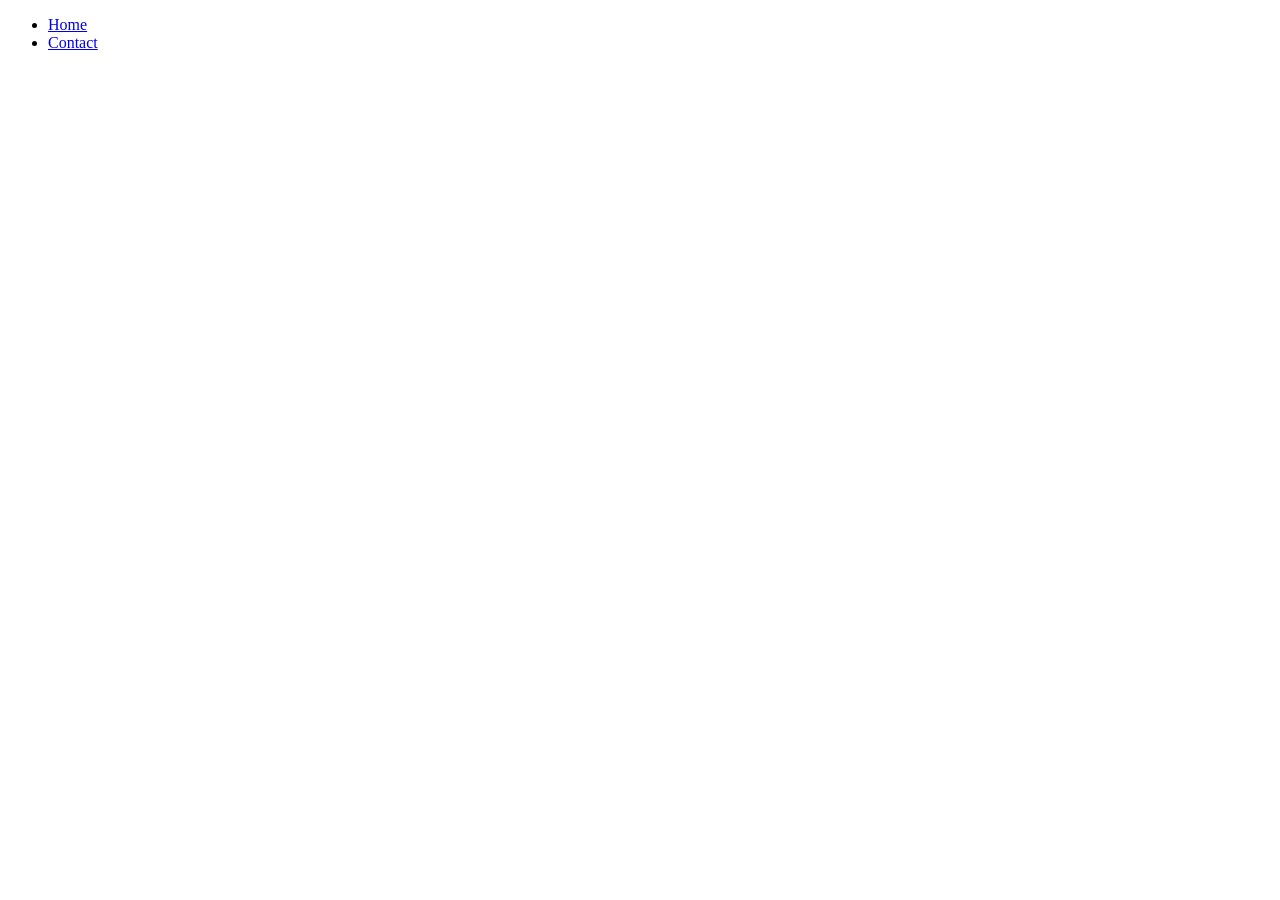
==== index.html @ 37e51766 "Add initial HTML and CSS files for the contact page and home page" ====
<!DOCTYPE html>
<html lang="en">
<head>
    <meta charset="UTF-8">
    <meta name="viewport" content="width=device-width, initial-scale=1.0">
    <style src="style.css"></style>
    <script src="script.js"></script>
    <title>Home Page</title>

</head>
<body>


    <nav>

        <ul>
            <li><a href="index.html">Home</a></li>
            <li><a href="contactPage.html">Contact</a></li>
        </ul>

    </nav>

    
</body>
</html>
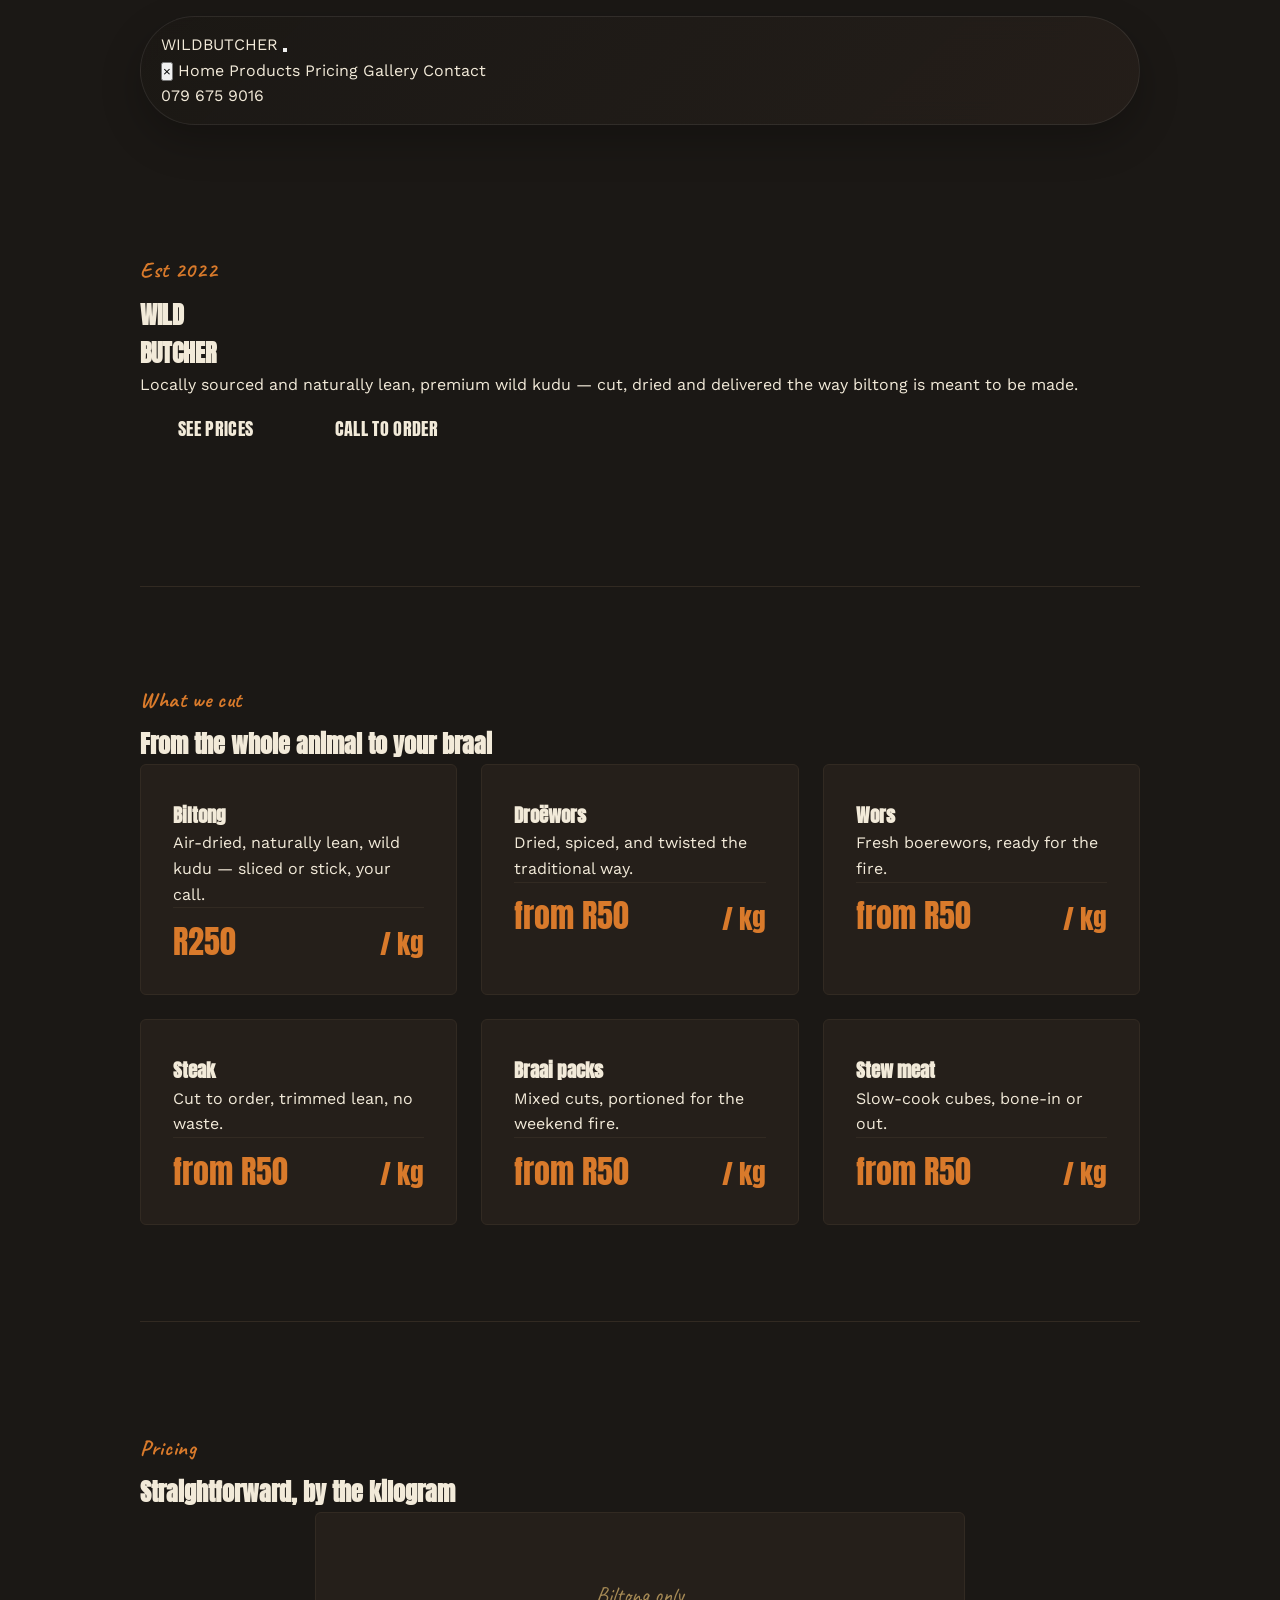
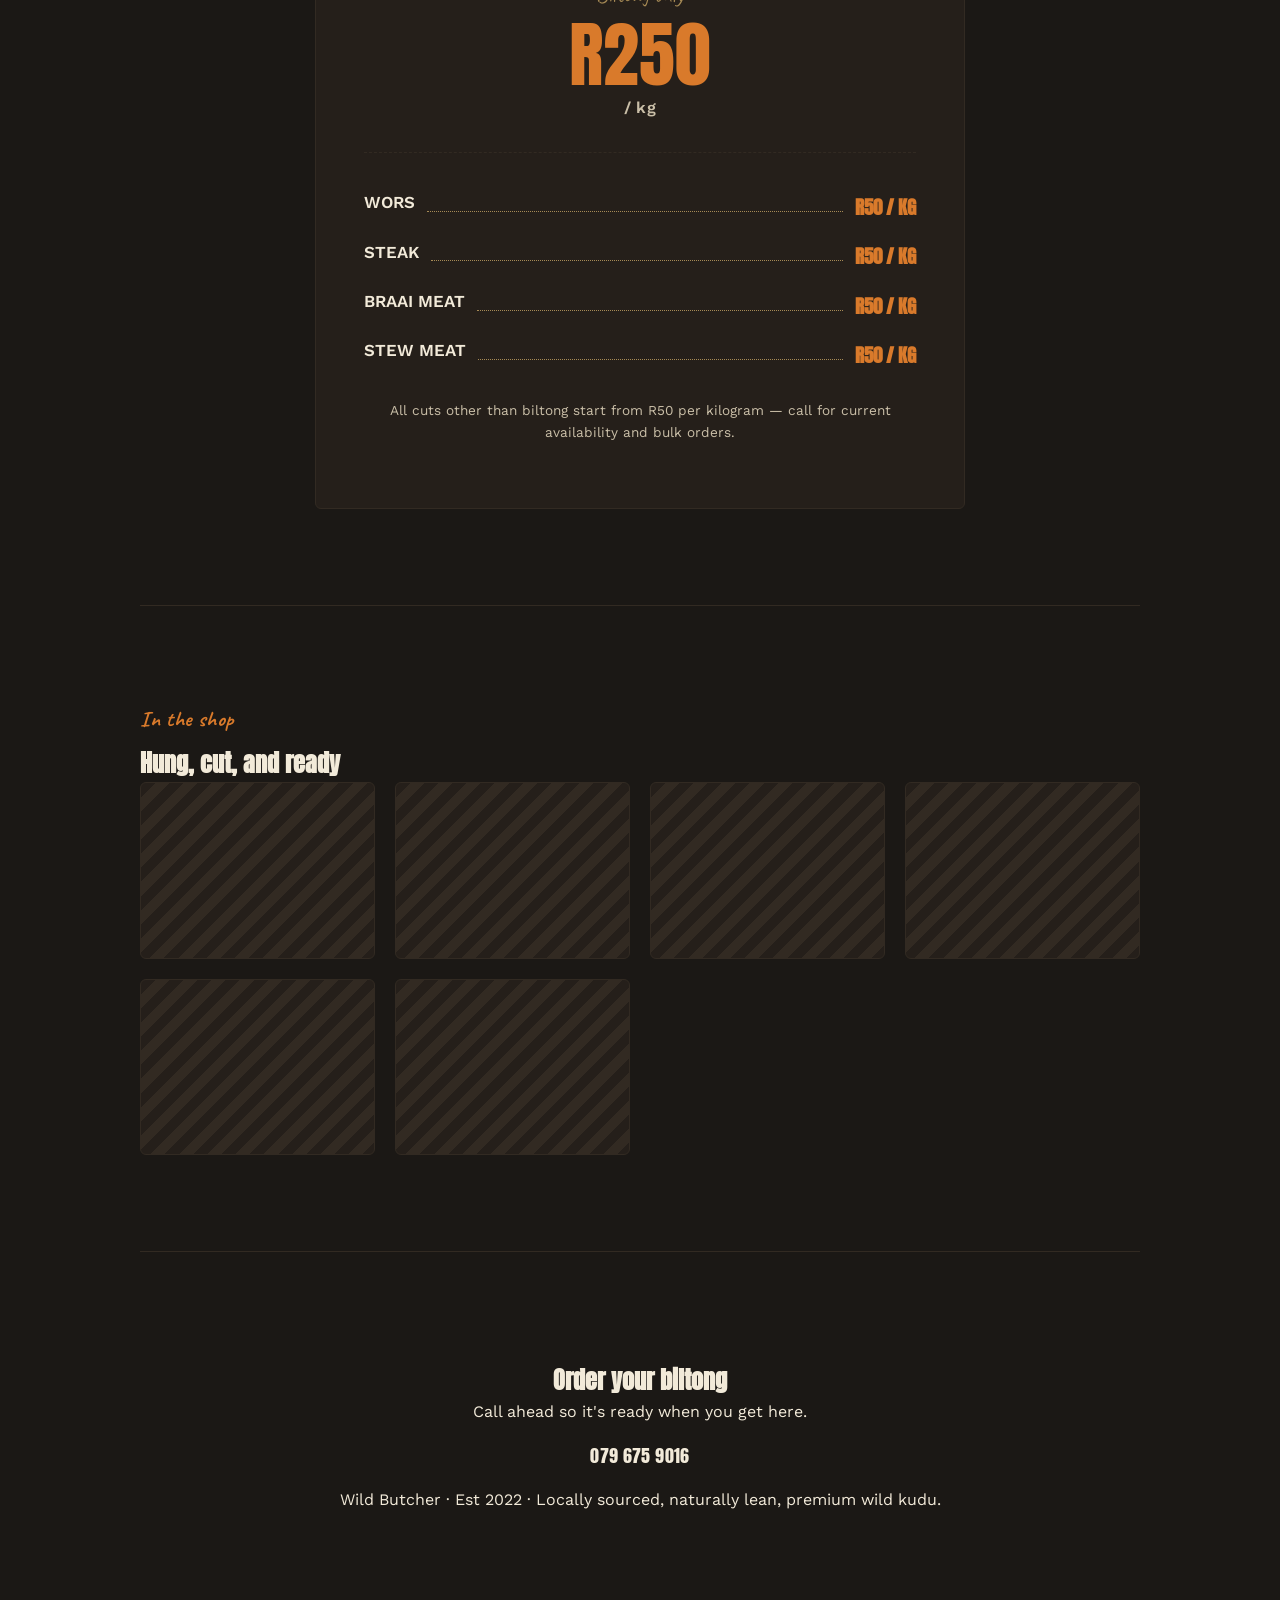
==== commit baafaffe: "Enhance contact and home pages with new layout, navigation, and styling for improved user experience" ====
--- a/index.html
+++ b/index.html
@@ -1,25 +1,188 @@
 <!DOCTYPE html>
 <html lang="en">
 <head>
-    <meta charset="UTF-8">
-    <meta name="viewport" content="width=device-width, initial-scale=1.0">
-    <style src="style.css"></style>
-    <script src="script.js"></script>
-    <title>Home Page</title>
-
+<meta charset="UTF-8">
+<meta name="viewport" content="width=device-width, initial-scale=1.0">
+<title>Wild Butcher — Est 2022</title>
+<link rel="preconnect" href="https://fonts.googleapis.com">
+<link href="https://fonts.googleapis.com/css2?family=Anton&family=Caveat:wght@600;700&family=Work+Sans:wght@400;500;600;700&display=swap" rel="stylesheet">
+<link rel="stylesheet" href="style.css">
 </head>
 <body>
 
+  <!-- NAV -->
+  <header class="nav">
+    <div class="nav-inner">
+      <a href="#top" class="nav-brand">WILD<span>BUTCHER</span></a>
+      <button class="nav-toggle" type="button" aria-label="Toggle navigation" aria-expanded="false" aria-controls="siteNav">
+        <span></span><span></span><span></span>
+      </button>
+      <nav class="nav-links" id="siteNav">
+        <button class="nav-close" type="button" aria-label="Close navigation">&times;</button>
+        <a href="index.html" class="nav-links--active">Home</a>
+        <a href="#products">Products</a>
+        <a href="#pricing">Pricing</a>
+        <a href="#gallery">Gallery</a>
+        <a href="contactPage.html">Contact</a>
+      </nav>
+      <a href="tel:0796759016" class="nav-cta">079 675 9016</a>
+    </div>
+  </header>
+  <div class="nav-backdrop" aria-hidden="true"></div>
 
-    <nav>
+  <!-- HERO -->
+  <section id="top" class="hero">
+    <div class="hero-texture" aria-hidden="true"></div>
+    <div class="hero-content">
+      <p class="eyebrow">Est 2022</p>
+      <h1 class="hero-title">WILD<br>BUTCHER</h1>
+      <p class="hero-tag">Locally sourced and naturally lean, premium wild kudu — cut, dried and delivered the way biltong is meant to be made.</p>
+      <div class="hero-actions">
+        <a href="#pricing" class="btn btn-primary">See prices</a>
+        <a href="tel:0796759016" class="btn btn-ghost">Call to order</a>
+      </div>
+    </div>
+    <div class="torn-edge torn-edge--bottom" aria-hidden="true"></div>
+  </section>
 
-        <ul>
-            <li><a href="index.html">Home</a></li>
-            <li><a href="contactPage.html">Contact</a></li>
-        </ul>
+  <!-- PRODUCTS -->
+  <section id="products" class="section products">
+    <div class="section-head">
+      <p class="eyebrow eyebrow--dark">What we cut</p>
+      <h2>From the whole animal to your braai</h2>
+    </div>
 
-    </nav>
+    <div class="product-grid">
+      <article class="product-card product-card--feature">
+        <div class="product-swatch swatch-biltong"></div>
+        <h3>Biltong</h3>
+        <p>Air-dried, naturally lean, wild kudu — sliced or stick, your call.</p>
+        <span class="price-tag">R250 <small>/ kg</small></span>
+      </article>
 
-    
+      <article class="product-card">
+        <div class="product-swatch swatch-droewors"></div>
+        <h3>Droëwors</h3>
+        <p>Dried, spiced, and twisted the traditional way.</p>
+        <span class="price-tag price-tag--muted">from R50 <small>/ kg</small></span>
+      </article>
+
+      <article class="product-card">
+        <div class="product-swatch swatch-wors"></div>
+        <h3>Wors</h3>
+        <p>Fresh boerewors, ready for the fire.</p>
+        <span class="price-tag price-tag--muted">from R50 <small>/ kg</small></span>
+      </article>
+
+      <article class="product-card">
+        <div class="product-swatch swatch-steak"></div>
+        <h3>Steak</h3>
+        <p>Cut to order, trimmed lean, no waste.</p>
+        <span class="price-tag price-tag--muted">from R50 <small>/ kg</small></span>
+      </article>
+
+      <article class="product-card">
+        <div class="product-swatch swatch-braai"></div>
+        <h3>Braai packs</h3>
+        <p>Mixed cuts, portioned for the weekend fire.</p>
+        <span class="price-tag price-tag--muted">from R50 <small>/ kg</small></span>
+      </article>
+
+      <article class="product-card">
+        <div class="product-swatch swatch-stew"></div>
+        <h3>Stew meat</h3>
+        <p>Slow-cook cubes, bone-in or out.</p>
+        <span class="price-tag price-tag--muted">from R50 <small>/ kg</small></span>
+      </article>
+    </div>
+  </section>
+
+  <div class="torn-edge torn-edge--reverse" aria-hidden="true"></div>
+
+  <!-- PRICING -->
+  <section id="pricing" class="section pricing">
+    <div class="section-head section-head--light">
+      <p class="eyebrow eyebrow--light">Pricing</p>
+      <h2>Straightforward, by the kilogram</h2>
+    </div>
+
+    <div class="pricing-panel">
+      <div class="pricing-hero-price">
+        <span class="script">Biltong only</span>
+        <span class="big-price">R250<small> / kg</small></span>
+      </div>
+      <div class="pricing-divider" aria-hidden="true"></div>
+      <div class="pricing-list">
+        <div class="pricing-row">
+          <span>Wors</span><span class="dots"></span><span>R50 / kg</span>
+        </div>
+        <div class="pricing-row">
+          <span>Steak</span><span class="dots"></span><span>R50 / kg</span>
+        </div>
+        <div class="pricing-row">
+          <span>Braai meat</span><span class="dots"></span><span>R50 / kg</span>
+        </div>
+        <div class="pricing-row">
+          <span>Stew meat</span><span class="dots"></span><span>R50 / kg</span>
+        </div>
+      </div>
+      <p class="pricing-note">All cuts other than biltong start from R50 per kilogram — call for current availability and bulk orders.</p>
+    </div>
+  </section>
+
+  <!-- GALLERY -->
+  <section id="gallery" class="section gallery">
+    <div class="section-head">
+      <p class="eyebrow eyebrow--dark">In the shop</p>
+      <h2>Hung, cut, and ready</h2>
+    </div>
+    <div class="gallery-grid">
+      <div class="gallery-tile g1"></div>
+      <div class="gallery-tile g2"></div>
+      <div class="gallery-tile g3"></div>
+      <div class="gallery-tile g4"></div>
+      <div class="gallery-tile g5"></div>
+      <div class="gallery-tile g6"></div>
+    </div>
+  </section>
+
+  <div class="torn-edge torn-edge--bottom torn-edge--dark" aria-hidden="true"></div>
+
+  <!-- CONTACT / FOOTER -->
+  <footer id="contact" class="footer">
+    <div class="footer-inner">
+      <h2 class="footer-title">Order your biltong</h2>
+      <p class="footer-sub">Call ahead so it's ready when you get here.</p>
+      <a href="tel:0796759016" class="btn btn-primary btn-large">079 675 9016</a>
+      <p class="footer-fine">Wild Butcher · Est 2022 · Locally sourced, naturally lean, premium wild kudu.</p>
+    </div>
+  </footer>
+
+  <script>
+    const nav = document.querySelector('.nav');
+    const toggle = document.querySelector('.nav-toggle');
+    const closeButton = document.querySelector('.nav-close');
+    const backdrop = document.querySelector('.nav-backdrop');
+
+    if (nav && toggle) {
+      const setMenuState = (isOpen) => {
+        nav.classList.toggle('is-open', isOpen);
+        document.body.classList.toggle('nav-open', isOpen);
+        toggle.setAttribute('aria-expanded', String(isOpen));
+      };
+
+      toggle.addEventListener('click', () => setMenuState(!nav.classList.contains('is-open')));
+      if (closeButton) {
+        closeButton.addEventListener('click', () => setMenuState(false));
+      }
+      if (backdrop) {
+        backdrop.addEventListener('click', () => setMenuState(false));
+      }
+      document.querySelectorAll('.nav-links a').forEach((link) => {
+        link.addEventListener('click', () => setMenuState(false));
+      });
+    }
+  </script>
+
 </body>
 </html>
--- a/style.css
+++ b/style.css
@@ -0,0 +1,790 @@
+/* ==========================================================================
+   WILD BUTCHER — "Smokehouse at Dusk" theme
+   A dark, ember-lit palette meant to feel like meat curing in a smokehouse,
+   with the fire still glowing underneath. Stamped headlines, a hand-marked
+   chalkboard accent, and a rotated quality-stamp badge as the signature mark.
+   ========================================================================== */
+
+/* ---------- Design Tokens ---------- */
+:root {
+  --charcoal: #1b1815;        /* page background — warm near-black, not pure black */
+  --charcoal-2: #251f1a;      /* card / panel background, one step lighter */
+  --charcoal-3: #322a22;      /* borders and hairlines on dark surfaces */
+  --bone: #f2ead9;            /* primary text on dark backgrounds */
+  --bone-dim: #cabfa8;        /* secondary / muted text on dark backgrounds */
+  --ember: #d97a2b;           /* primary accent — the glow of the fire */
+  --ember-deep: #8a4413;      /* darker ember for hovers and depth */
+  --brass: #a68a55;           /* secondary accent — dividers, small labels */
+
+  --font-display: 'Anton', 'Arial Narrow', sans-serif;   /* stamped headline face */
+  --font-script: 'Caveat', cursive;                       /* hand-marked chalk accent */
+  --font-body: 'Work Sans', -apple-system, sans-serif;    /* readable body copy */
+
+  --focus-ring: 3px solid var(--ember);
+  --radius: 6px;
+}
+
+/* ---------- Global Reset & Base ---------- */
+*, *::before, *::after {
+  box-sizing: border-box;
+  margin: 0;
+  padding: 0;
+}
+
+html {
+  scroll-behavior: smooth;
+  background-color: var(--charcoal);
+}
+
+body {
+  font-family: var(--font-body);
+  background-color: var(--charcoal);
+  color: var(--bone);
+  -webkit-font-smoothing: antialiased;
+  -moz-osx-font-smoothing: grayscale;
+  padding: 0 1.5rem;
+  line-height: 1.6;
+}
+
+a {
+  color: inherit;
+  text-decoration: none;
+  display: inline-block;
+}
+
+h1, h2, h3 { font-family: var(--font-display); }
+
+/* ---------- Structural Layout ---------- */
+.nav, .hero, .section, .footer {
+  max-width: 1000px;
+  margin: 0 auto;
+}
+
+/* ---------- Navigation ---------- */
+.nav {
+  border-bottom: 1px solid var(--charcoal-3);
+  padding: clamp(1.5rem, 4vw, 2.5rem) 0;
+
+  &-inner {
+    display: flex;
+    justify-content: space-between;
+    align-items: flex-end;
+    gap: 2rem;
+    flex-wrap: wrap;
+  }
+
+  &-brand {
+    font-family: var(--font-display);
+    font-size: clamp(1.75rem, 5vw, 2.25rem);
+    text-transform: uppercase;
+    line-height: 1;
+    letter-spacing: 0.01em;
+    word-break: break-word;
+    color: var(--bone);
+
+    span { color: var(--ember); }
+  }
+
+  &-links {
+    display: flex;
+    gap: 2rem;
+    font-size: 0.9rem;
+    font-weight: 600;
+    text-transform: uppercase;
+    letter-spacing: 0.03em;
+    white-space: nowrap;
+
+    a {
+      color: var(--bone-dim);
+      transition: color 0.15s ease;
+
+      &:hover,
+      &.nav-links--active {
+        color: var(--ember);
+      }
+
+      &:focus-visible {
+        outline: var(--focus-ring);
+        outline-offset: 4px;
+      }
+    }
+
+    @media (max-width: 640px) { display: none; }
+  }
+
+  &-cta {
+    font-family: var(--font-display);
+    font-size: 1.05rem;
+    letter-spacing: 0.02em;
+    text-transform: uppercase;
+    color: var(--ember);
+    border-bottom: 2px solid var(--ember);
+    padding-bottom: 2px;
+
+    &:hover { color: var(--bone); border-color: var(--bone); }
+
+    &:focus-visible {
+      outline: var(--focus-ring);
+      outline-offset: 4px;
+    }
+  }
+}
+
+/* ---------- Hero ---------- */
+.hero {
+  padding: clamp(4rem, 10vw, 7rem) 0;
+  border-bottom: 1px solid var(--charcoal-3);
+  position: relative;
+
+  &-title {
+    font-family: var(--font-display);
+    font-size: clamp(3.25rem, 11vw, 6.5rem);
+    text-transform: uppercase;
+    line-height: 0.9;
+    letter-spacing: 0.01em;
+    color: var(--bone);
+    margin-bottom: 1.75rem;
+    word-break: break-word;
+  }
+
+  &-tag {
+    font-size: clamp(1rem, 2vw, 1.15rem);
+    max-width: 600px;
+    margin-bottom: 2.5rem;
+    color: var(--bone-dim);
+  }
+
+  &-actions {
+    display: flex;
+    gap: 1.25rem;
+    flex-wrap: wrap;
+  }
+}
+
+/* Hand-marked chalk accent, used sparingly for a single word or short phrase */
+.eyebrow {
+  font-family: var(--font-script);
+  font-weight: 700;
+  letter-spacing: 0.03em;
+  font-size: 1.35rem;
+  color: var(--ember);
+  margin-bottom: 0.5rem;
+
+  &--dark { color: var(--brass); }
+  &--light { color: var(--bone-dim); }
+}
+
+/* ---------- Quality Stamp (signature element) ----------
+   A rotated, dashed-ring badge referencing the ink stamps used
+   on cured meat packaging. Use sparingly — one per page, max. */
+.stamp {
+  display: inline-flex;
+  align-items: center;
+  justify-content: center;
+  width: 92px;
+  height: 92px;
+  border-radius: 50%;
+  border: 2px dashed var(--ember);
+  color: var(--ember);
+  font-family: var(--font-display);
+  font-size: 0.7rem;
+  letter-spacing: 0.08em;
+  text-align: center;
+  text-transform: uppercase;
+  transform: rotate(-8deg);
+  line-height: 1.2;
+  padding: 0.5rem;
+}
+
+/* ---------- Buttons ---------- */
+.btn {
+  display: inline-block;
+  font-family: var(--font-display);
+  font-size: 1.1rem;
+  letter-spacing: 0.02em;
+  text-transform: uppercase;
+  padding: 0.95rem 2.25rem;
+  border: 2px solid transparent;
+  border-radius: var(--radius);
+  cursor: pointer;
+  transition: background-color 0.15s ease, color 0.15s ease, border-color 0.15s ease, transform 0.1s ease;
+  user-select: none;
+
+  &-primary {
+    background-color: var(--ember);
+    color: var(--charcoal);
+
+    &:hover { background-color: #e8934c; }
+
+    &:active { transform: scale(0.98); }
+
+    &:focus-visible {
+      outline: var(--focus-ring);
+      outline-offset: 4px;
+    }
+  }
+
+  &-ghost {
+    background-color: transparent;
+    color: var(--bone);
+    border-color: var(--charcoal-3);
+
+    &:hover {
+      border-color: var(--ember);
+      color: var(--ember);
+    }
+
+    &:focus-visible {
+      outline: var(--focus-ring);
+      outline-offset: 4px;
+    }
+  }
+
+  &-large {
+    font-size: 1.35rem;
+    padding: 1.15rem 2.75rem;
+  }
+}
+
+/* ---------- Section Common ---------- */
+.section {
+  padding: clamp(4rem, 8vw, 6rem) 0;
+  border-bottom: 1px solid var(--charcoal-3);
+
+  &-head {
+    margin-bottom: 3.5rem;
+
+    h2 {
+      font-family: var(--font-display);
+      font-size: clamp(2.25rem, 5.5vw, 3.25rem);
+      text-transform: uppercase;
+      letter-spacing: 0.005em;
+      line-height: 1.05;
+      color: var(--bone);
+    }
+
+    &--light h2 { color: var(--bone); }
+  }
+}
+
+/* ---------- The Cuts (Product Grid) ---------- */
+.product-grid {
+  display: grid;
+  grid-template-columns: repeat(auto-fit, minmax(280px, 1fr));
+  gap: 1.5rem;
+}
+
+.product-card {
+  border: 1px solid var(--charcoal-3);
+  border-radius: var(--radius);
+  padding: 2.25rem 2rem;
+  display: flex;
+  flex-direction: column;
+  background-color: var(--charcoal-2);
+
+  &--feature {
+    background-color: var(--ember);
+    border-color: var(--ember);
+
+    h3 { color: var(--charcoal); }
+    p { color: rgba(27, 24, 21, 0.75); }
+
+    .price-tag {
+      color: var(--charcoal);
+      border-top-color: rgba(27, 24, 21, 0.2);
+
+      small { color: rgba(27, 24, 21, 0.6); }
+    }
+  }
+
+  h3 {
+    font-family: var(--font-display);
+    font-size: 1.6rem;
+    text-transform: uppercase;
+    margin-bottom: 0.75rem;
+    line-height: 1.15;
+    color: var(--bone);
+  }
+
+  p {
+    font-size: 0.95rem;
+    margin-bottom: 2.25rem;
+    flex-grow: 1;
+    color: var(--bone-dim);
+  }
+}
+
+.price-tag {
+  font-family: var(--font-display);
+  font-size: 2rem;
+  color: var(--ember);
+  border-top: 1px solid var(--charcoal-3);
+  padding-top: 1.1rem;
+  display: flex;
+  justify-content: space-between;
+  align-items: flex-end;
+  line-height: 1;
+
+  &--muted { color: var(--bone); }
+
+  small {
+    font-family: var(--font-body);
+    font-size: 0.75rem;
+    font-weight: 600;
+    color: var(--bone-dim);
+    text-transform: uppercase;
+    letter-spacing: 0.05em;
+  }
+}
+
+/* ---------- Daily Board (Pricing Panel) ---------- */
+.pricing-panel {
+  border: 1px solid var(--charcoal-3);
+  border-radius: var(--radius);
+  background-color: var(--charcoal-2);
+  padding: clamp(2.5rem, 6vw, 4rem) clamp(1.5rem, 4vw, 3rem);
+  max-width: 650px;
+  margin: 0 auto;
+  text-align: center;
+}
+
+.pricing-hero-price {
+  display: flex;
+  flex-direction: column;
+  align-items: center;
+  gap: 0.4rem;
+  margin-bottom: 2.25rem;
+
+  .script {
+    font-family: var(--font-script);
+    font-size: 1.4rem;
+    color: var(--brass);
+  }
+}
+
+.pricing-divider {
+  border-top: 1px dashed var(--charcoal-3);
+  margin-bottom: 2.25rem;
+}
+
+.big-price {
+  font-family: var(--font-display);
+  font-size: clamp(3.25rem, 9vw, 4.5rem);
+  line-height: 1;
+  text-transform: uppercase;
+  color: var(--ember);
+
+  small {
+    display: block;
+    font-family: var(--font-body);
+    font-weight: 600;
+    font-size: 1rem;
+    color: var(--bone-dim);
+    margin-top: 0.6rem;
+    letter-spacing: 0.02em;
+    text-transform: none;
+  }
+}
+
+.pricing-list {
+  display: flex;
+  flex-direction: column;
+  gap: 1.4rem;
+  text-align: left;
+}
+
+.pricing-row {
+  display: flex;
+  justify-content: space-between;
+  align-items: flex-end;
+  font-weight: 600;
+  font-size: 1.05rem;
+  text-transform: uppercase;
+  color: var(--bone);
+
+  .dots {
+    flex: 1;
+    border-bottom: 1px dotted var(--brass);
+    margin: 0 0.75rem;
+    transform: translateY(-4px);
+  }
+
+  span:last-child {
+    font-family: var(--font-display);
+    font-size: 1.2rem;
+    line-height: 1;
+    color: var(--ember);
+  }
+}
+
+.pricing-note {
+  margin-top: 2.25rem;
+  font-size: 0.85rem;
+  color: var(--bone-dim);
+}
+
+/* ---------- Gallery ---------- */
+.gallery-grid {
+  display: grid;
+  grid-template-columns: repeat(auto-fit, minmax(220px, 1fr));
+  gap: 1.25rem;
+}
+
+.gallery-tile {
+  aspect-ratio: 4 / 3;
+  border: 1px solid var(--charcoal-3);
+  border-radius: var(--radius);
+  background: repeating-linear-gradient(135deg, var(--charcoal-2), var(--charcoal-2) 10px, var(--charcoal-3) 10px, var(--charcoal-3) 20px);
+}
+
+/* ---------- Torn Edge Divider ---------- */
+.torn-edge {
+  height: 14px;
+  max-width: 1000px;
+  margin: -1px auto 0;
+  background: linear-gradient(-45deg, var(--charcoal) 8px, transparent 0), linear-gradient(45deg, var(--charcoal) 8px, transparent 0);
+  background-size: 16px 16px;
+  background-position: bottom;
+  background-repeat: repeat-x;
+}
+
+/* ---------- Contact / Info Cards ---------- */
+.info-grid {
+  display: grid;
+  grid-template-columns: repeat(auto-fit, minmax(240px, 1fr));
+  gap: 1.5rem;
+  margin-bottom: 3.5rem;
+}
+
+.info-card {
+  border: 1px solid var(--charcoal-3);
+  border-radius: var(--radius);
+  background-color: var(--charcoal-2);
+  padding: 2rem;
+
+  h3 {
+    font-family: var(--font-display);
+    font-size: 1.4rem;
+    text-transform: uppercase;
+    margin-bottom: 0.65rem;
+    color: var(--bone);
+  }
+
+  p {
+    font-size: 0.95rem;
+    color: var(--bone-dim);
+  }
+
+  a.info-link {
+    margin-top: 1rem;
+    font-weight: 600;
+    text-transform: uppercase;
+    font-size: 0.85rem;
+    letter-spacing: 0.02em;
+    color: var(--ember);
+    border-bottom: 1px solid var(--ember);
+
+    &:hover { color: #e8934c; border-color: #e8934c; }
+  }
+}
+
+.map-frame {
+  border: 1px solid var(--charcoal-3);
+  border-radius: var(--radius);
+  overflow: hidden;
+  margin-bottom: 3.5rem;
+
+  iframe {
+    display: block;
+    width: 100%;
+    height: 360px;
+    border: 0;
+    filter: grayscale(0.3) invert(0.92) contrast(0.9);
+  }
+}
+
+/* ---------- Order Form ---------- */
+.contact-form {
+  max-width: 500px;
+  margin: 0 auto;
+  display: flex;
+  flex-direction: column;
+  gap: 1.75rem;
+}
+
+.form-row {
+  display: flex;
+  flex-direction: column;
+  gap: 0.5rem;
+
+  label {
+    font-weight: 600;
+    text-transform: uppercase;
+    font-size: 0.85rem;
+    letter-spacing: 0.04em;
+    color: var(--bone-dim);
+  }
+
+  input, textarea, select {
+    font-family: var(--font-body);
+    font-size: 1rem;
+    padding: 0.9rem 1rem;
+    border: 1px solid var(--charcoal-3);
+    border-radius: var(--radius);
+    background-color: var(--charcoal-2);
+    color: var(--bone);
+    transition: border-color 0.15s ease, background-color 0.15s ease;
+
+    &::placeholder { color: #7d7263; }
+
+    &:focus { outline: none; border-color: var(--ember); }
+
+    &:focus-visible {
+      outline: var(--focus-ring);
+      outline-offset: 2px;
+    }
+  }
+
+  textarea {
+    resize: vertical;
+    min-height: 120px;
+  }
+}
+
+.form-note {
+  font-size: 0.85rem;
+  color: var(--bone-dim);
+  text-align: center;
+}
+
+.form-success {
+  display: none;
+  border: 1px solid var(--ember);
+  border-radius: var(--radius);
+  background-color: rgba(217, 122, 43, 0.12);
+  color: var(--ember);
+  padding: 1.25rem;
+  text-align: center;
+  font-weight: 600;
+  text-transform: uppercase;
+  letter-spacing: 0.03em;
+
+  &.is-visible { display: block; }
+}
+
+/* ---------- Footer ---------- */
+.footer {
+  padding: clamp(4rem, 8vw, 6rem) 0;
+  text-align: center;
+
+  &-title {
+    font-family: var(--font-display);
+    font-size: 2.25rem;
+    text-transform: uppercase;
+    margin-bottom: 0.5rem;
+    line-height: 1;
+    color: var(--bone);
+  }
+
+  &-sub {
+    font-family: var(--font-script);
+    font-size: 1.3rem;
+    color: var(--ember);
+    margin-bottom: 2rem;
+  }
+
+  &-fine {
+    margin-top: 3.5rem;
+    font-size: 0.8rem;
+    color: var(--bone-dim);
+    text-transform: uppercase;
+    letter-spacing: 0.02em;
+  }
+}
+
+/* ---------- Refined Navigation ---------- */
+.nav {
+  position: sticky;
+  top: 0.9rem;
+  z-index: 100;
+  margin-top: 1rem;
+  margin-bottom: 1rem;
+  padding: 0.95rem 1.25rem;
+  border: 1px solid rgba(255, 255, 255, 0.08);
+  border-radius: 999px;
+  background: linear-gradient(135deg, rgba(27, 24, 21, 0.96), rgba(37, 31, 26, 0.92));
+  backdrop-filter: blur(12px);
+  box-shadow: 0 16px 40px rgba(0, 0, 0, 0.24);
+
+  &-inner {
+    display: flex;
+    align-items: center;
+    justify-content: space-between;
+    gap: 1rem;
+  }
+
+  &-brand {
+    position: relative;
+    z-index: 2;
+  }
+
+  &-links {
+    display: flex;
+    align-items: center;
+    gap: 1.4rem;
+    margin-left: auto;
+    margin-right: 1rem;
+
+    a {
+      position: relative;
+      padding: 0.3rem 0;
+      color: var(--bone-dim);
+
+      &::after {
+        content: '';
+        position: absolute;
+        bottom: -0.25rem;
+        left: 0;
+        width: 0;
+        height: 2px;
+        background: var(--ember);
+        transition: width 0.2s ease;
+      }
+
+      &:hover::after,
+      &.nav-links--active::after {
+        width: 100%;
+      }
+    }
+  }
+
+  &-cta {
+    display: inline-flex;
+    align-items: center;
+    justify-content: center;
+    padding: 0.7rem 1rem;
+    border: 1px solid rgba(217, 122, 43, 0.35);
+    border-radius: 999px;
+    background: rgba(217, 122, 43, 0.12);
+    transition: background-color 0.2s ease, color 0.2s ease, border-color 0.2s ease;
+  }
+
+  &-toggle,
+  &-close {
+    display: none;
+    align-items: center;
+    justify-content: center;
+    border: 0;
+    background: transparent;
+    color: var(--bone);
+    cursor: pointer;
+  }
+
+  &-toggle {
+    width: 44px;
+    height: 44px;
+    border-radius: 50%;
+    background: rgba(255, 255, 255, 0.06);
+    border: 1px solid rgba(255, 255, 255, 0.08);
+    gap: 0.22rem;
+    flex-direction: column;
+
+    span {
+      width: 18px;
+      height: 2px;
+      border-radius: 999px;
+      background: var(--bone);
+      display: block;
+    }
+  }
+
+  &-close {
+    position: absolute;
+    top: 1rem;
+    right: 1rem;
+    width: 40px;
+    height: 40px;
+    font-size: 1.7rem;
+    line-height: 1;
+    color: var(--bone-dim);
+  }
+
+  &-backdrop {
+    display: none;
+  }
+}
+
+body.nav-open {
+  overflow: hidden;
+}
+
+@media (max-width: 760px) {
+  body {
+    padding: 0 1rem;
+  }
+
+  .nav {
+    top: 0.75rem;
+    border-radius: 1.2rem;
+    padding: 0.8rem 1rem;
+
+    &-inner {
+      flex-wrap: nowrap;
+    }
+
+    &-toggle {
+      display: inline-flex;
+      margin-left: auto;
+    }
+
+    &-cta {
+      display: none;
+    }
+
+    &-links {
+      position: fixed;
+      top: 0;
+      right: 0;
+      bottom: 0;
+      width: min(82vw, 320px);
+      margin: 0;
+      padding: 4.5rem 1.4rem 1.4rem;
+      flex-direction: column;
+      align-items: flex-start;
+      gap: 0.2rem;
+      border-left: 1px solid var(--charcoal-3);
+      background: linear-gradient(180deg, rgba(27, 24, 21, 0.98), rgba(37, 31, 26, 0.98));
+      box-shadow: -12px 0 36px rgba(0, 0, 0, 0.35);
+      transform: translateX(100%);
+      transition: transform 0.25s ease;
+      z-index: 110;
+
+      a {
+        width: 100%;
+        padding: 0.95rem 0;
+        border-bottom: 1px solid rgba(255, 255, 255, 0.08);
+      }
+    }
+
+    &.is-open .nav-links {
+      transform: translateX(0);
+    }
+
+    &-backdrop {
+      display: block;
+      position: fixed;
+      inset: 0;
+      z-index: 100;
+      background: rgba(0, 0, 0, 0.58);
+      backdrop-filter: blur(4px);
+      opacity: 0;
+      pointer-events: none;
+      transition: opacity 0.2s ease;
+    }
+
+    &.is-open + .nav-backdrop {
+      opacity: 1;
+      pointer-events: auto;
+    }
+  }
+}
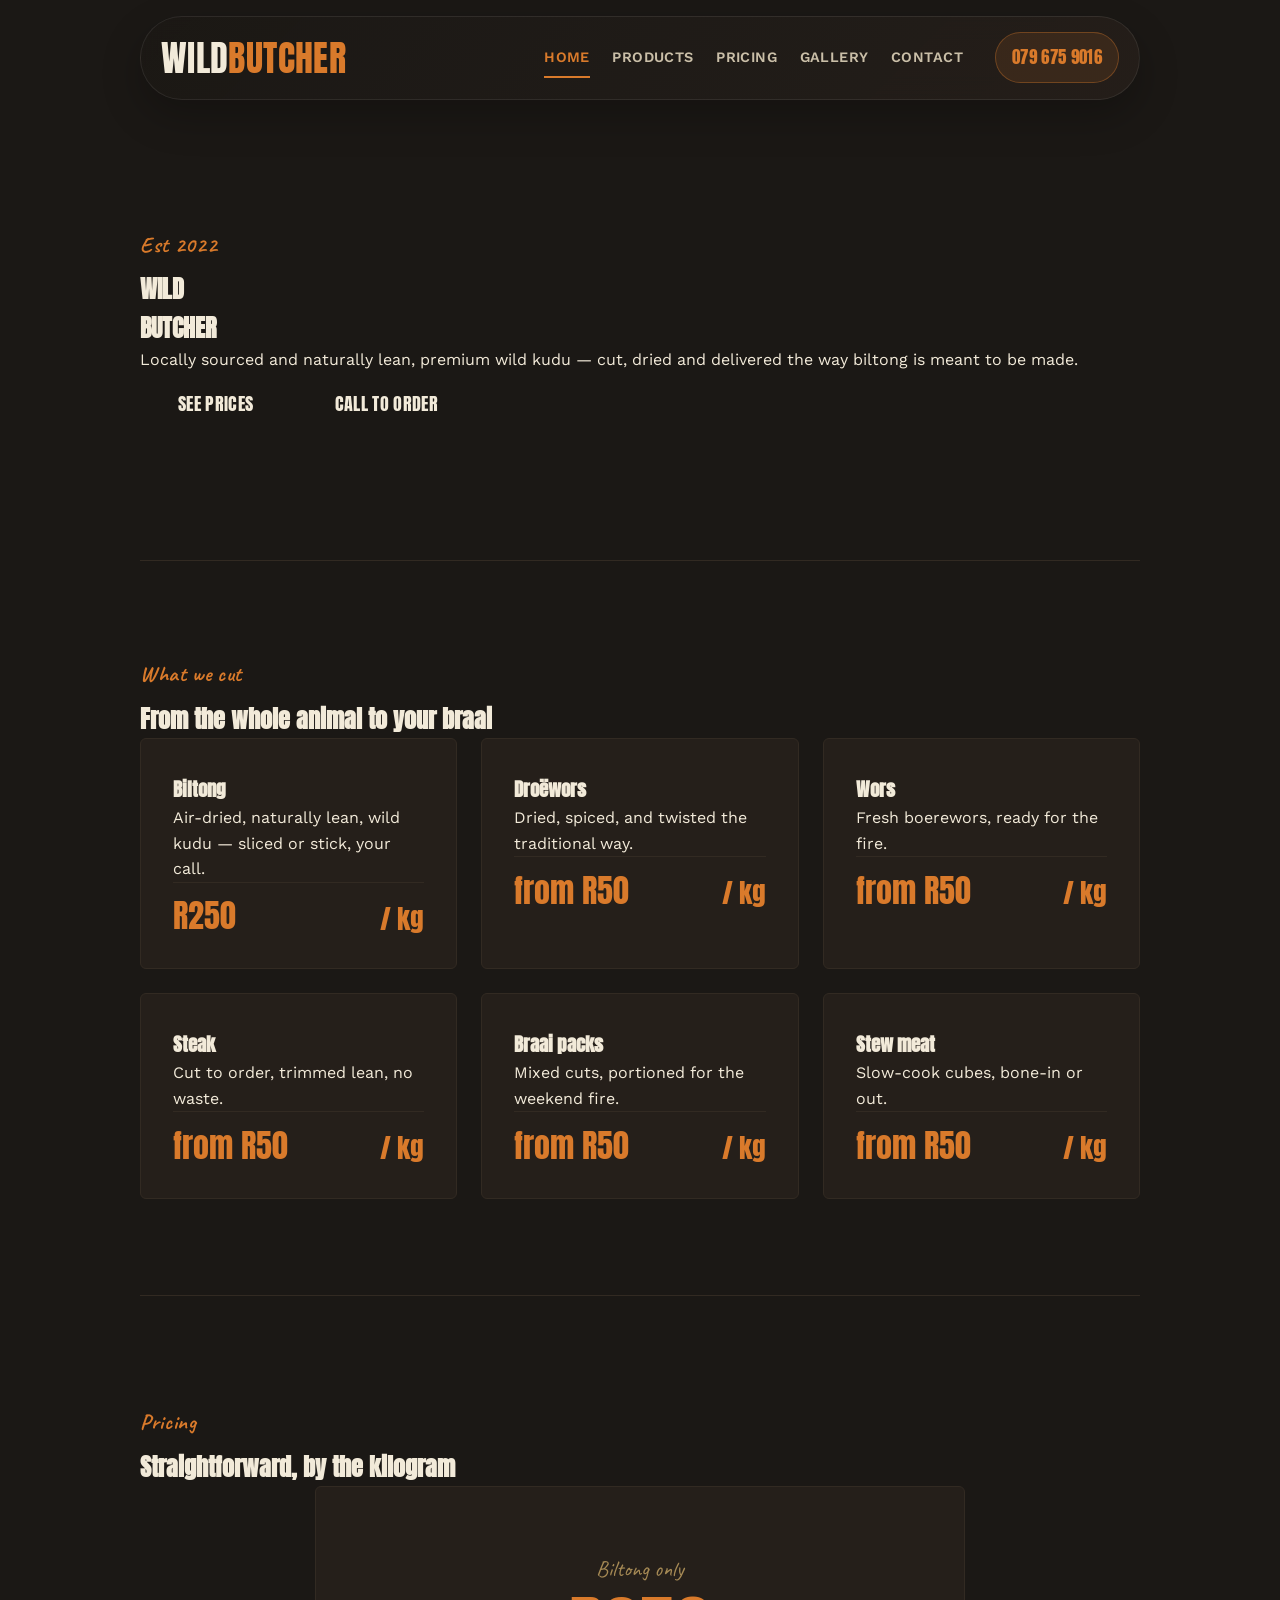
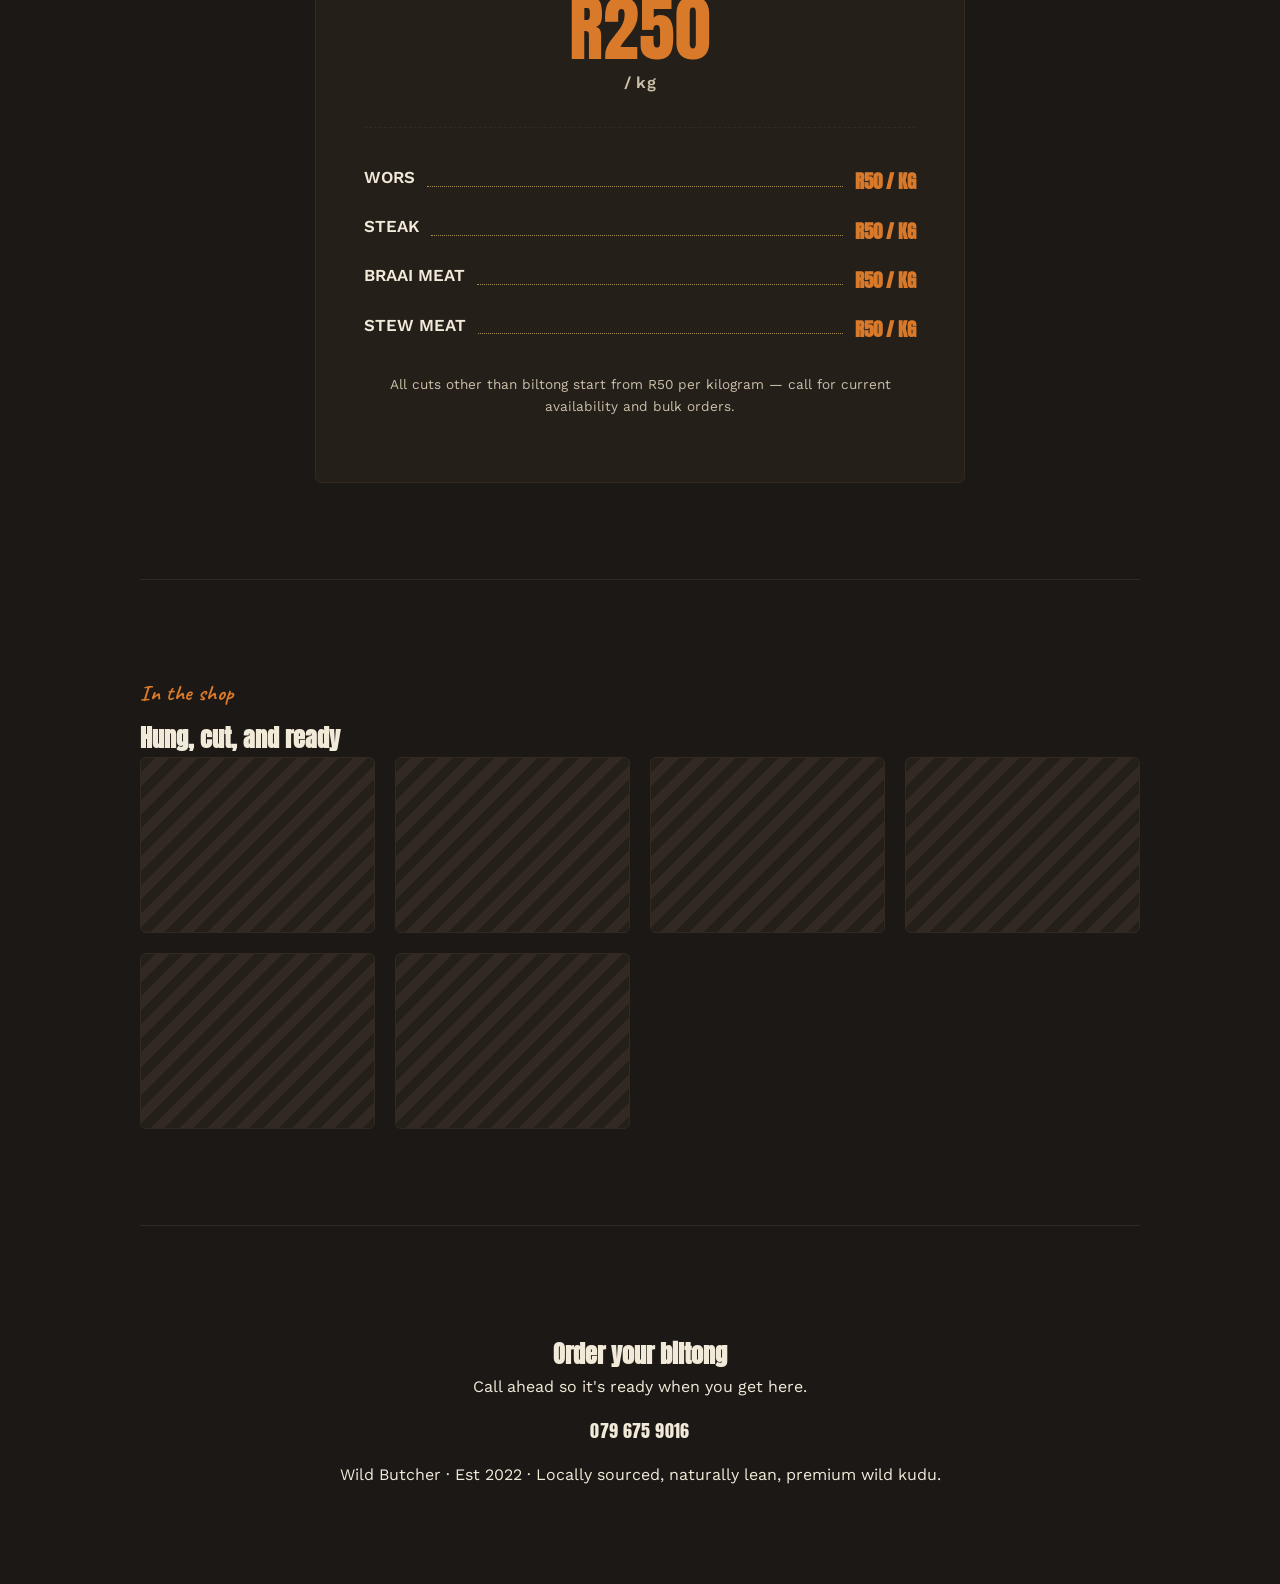
==== commit f2a9b5c3: "Refactor navigation implementation by moving JavaScript to a separate file and enhancing CSS styles " ====
--- a/index.html
+++ b/index.html
@@ -158,31 +158,7 @@
     </div>
   </footer>
 
-  <script>
-    const nav = document.querySelector('.nav');
-    const toggle = document.querySelector('.nav-toggle');
-    const closeButton = document.querySelector('.nav-close');
-    const backdrop = document.querySelector('.nav-backdrop');
-
-    if (nav && toggle) {
-      const setMenuState = (isOpen) => {
-        nav.classList.toggle('is-open', isOpen);
-        document.body.classList.toggle('nav-open', isOpen);
-        toggle.setAttribute('aria-expanded', String(isOpen));
-      };
-
-      toggle.addEventListener('click', () => setMenuState(!nav.classList.contains('is-open')));
-      if (closeButton) {
-        closeButton.addEventListener('click', () => setMenuState(false));
-      }
-      if (backdrop) {
-        backdrop.addEventListener('click', () => setMenuState(false));
-      }
-      document.querySelectorAll('.nav-links a').forEach((link) => {
-        link.addEventListener('click', () => setMenuState(false));
-      });
-    }
-  </script>
+  <script src="navDrawer.js"></script>
 
 </body>
 </html>
--- a/style.css
+++ b/style.css
@@ -62,71 +62,226 @@
 
 /* ---------- Navigation ---------- */
 .nav {
-  border-bottom: 1px solid var(--charcoal-3);
-  padding: clamp(1.5rem, 4vw, 2.5rem) 0;
-
-  &-inner {
-    display: flex;
-    justify-content: space-between;
-    align-items: flex-end;
-    gap: 2rem;
-    flex-wrap: wrap;
-  }
-
-  &-brand {
-    font-family: var(--font-display);
-    font-size: clamp(1.75rem, 5vw, 2.25rem);
-    text-transform: uppercase;
-    line-height: 1;
-    letter-spacing: 0.01em;
-    word-break: break-word;
-    color: var(--bone);
-
-    span { color: var(--ember); }
-  }
-
-  &-links {
-    display: flex;
-    gap: 2rem;
-    font-size: 0.9rem;
-    font-weight: 600;
-    text-transform: uppercase;
-    letter-spacing: 0.03em;
-    white-space: nowrap;
-
-    a {
-      color: var(--bone-dim);
-      transition: color 0.15s ease;
-
-      &:hover,
-      &.nav-links--active {
-        color: var(--ember);
-      }
-
-      &:focus-visible {
-        outline: var(--focus-ring);
-        outline-offset: 4px;
-      }
-    }
-
-    @media (max-width: 640px) { display: none; }
-  }
-
-  &-cta {
-    font-family: var(--font-display);
-    font-size: 1.05rem;
-    letter-spacing: 0.02em;
-    text-transform: uppercase;
-    color: var(--ember);
-    border-bottom: 2px solid var(--ember);
-    padding-bottom: 2px;
-
-    &:hover { color: var(--bone); border-color: var(--bone); }
-
-    &:focus-visible {
-      outline: var(--focus-ring);
-      outline-offset: 4px;
-    }
+  position: sticky;
+  top: 0.9rem;
+  z-index: 100;
+  max-width: 1000px;
+  margin: 1rem auto 1.5rem;
+  padding: 1rem 1.25rem;
+  border: 1px solid rgba(255, 255, 255, 0.08);
+  border-radius: 999px;
+  background: linear-gradient(135deg, rgba(27, 24, 21, 0.96), rgba(37, 31, 26, 0.92));
+  backdrop-filter: blur(12px);
+  box-shadow: 0 16px 40px rgba(0, 0, 0, 0.24);
+}
+
+.nav-inner {
+  display: flex;
+  align-items: center;
+  justify-content: space-between;
+  gap: 1rem;
+}
+
+.nav-brand {
+  font-family: var(--font-display);
+  font-size: clamp(1.75rem, 5vw, 2.25rem);
+  text-transform: uppercase;
+  line-height: 1;
+  letter-spacing: 0.01em;
+  word-break: break-word;
+  color: var(--bone);
+}
+
+.nav-brand span {
+  color: var(--ember);
+}
+
+.nav-links {
+  display: flex;
+  align-items: center;
+  gap: 1.4rem;
+  margin-left: auto;
+  margin-right: 1rem;
+  font-size: 0.9rem;
+  font-weight: 600;
+  text-transform: uppercase;
+  letter-spacing: 0.03em;
+  white-space: nowrap;
+}
+
+.nav-links a {
+  position: relative;
+  padding: 0.3rem 0;
+  color: var(--bone-dim);
+  transition: color 0.2s ease;
+}
+
+.nav-links a::after {
+  content: '';
+  position: absolute;
+  bottom: -0.25rem;
+  left: 0;
+  width: 0;
+  height: 2px;
+  background: var(--ember);
+  transition: width 0.2s ease;
+}
+
+.nav-links a:hover,
+.nav-links a.nav-links--active {
+  color: var(--ember);
+}
+
+.nav-links a:hover::after,
+.nav-links a.nav-links--active::after {
+  width: 100%;
+}
+
+.nav-links a:focus-visible,
+.nav-cta:focus-visible,
+.nav-toggle:focus-visible,
+.nav-close:focus-visible {
+  outline: var(--focus-ring);
+  outline-offset: 4px;
+}
+
+.nav-cta {
+  display: inline-flex;
+  align-items: center;
+  justify-content: center;
+  padding: 0.7rem 1rem;
+  font-family: var(--font-display);
+  font-size: 1.05rem;
+  letter-spacing: 0.02em;
+  text-transform: uppercase;
+  color: var(--ember);
+  border: 1px solid rgba(217, 122, 43, 0.35);
+  border-radius: 999px;
+  background: rgba(217, 122, 43, 0.12);
+  transition: background-color 0.2s ease, color 0.2s ease, border-color 0.2s ease;
+}
+
+.nav-cta:hover {
+  color: var(--bone);
+  border-color: var(--bone);
+}
+
+.nav-toggle,
+.nav-close {
+  display: none;
+  align-items: center;
+  justify-content: center;
+  border: 0;
+  background: transparent;
+  color: var(--bone);
+  cursor: pointer;
+}
+
+.nav-toggle {
+  width: 44px;
+  height: 44px;
+  border-radius: 50%;
+  background: rgba(255, 255, 255, 0.06);
+  border: 1px solid rgba(255, 255, 255, 0.08);
+  flex-direction: column;
+  gap: 0.22rem;
+}
+
+.nav-toggle span {
+  width: 18px;
+  height: 2px;
+  border-radius: 999px;
+  background: var(--bone);
+  display: block;
+}
+
+.nav-close {
+  position: absolute;
+  top: 1rem;
+  right: 1rem;
+  width: 40px;
+  height: 40px;
+  font-size: 1.7rem;
+  line-height: 1;
+  color: var(--bone-dim);
+}
+
+.nav-backdrop {
+  display: none;
+}
+
+body.nav-open {
+  overflow: hidden;
+}
+
+@media (max-width: 760px) {
+  body {
+    padding: 0 1rem;
+  }
+
+  .nav {
+    top: 0.75rem;
+    border-radius: 1.2rem;
+    padding: 0.8rem 1rem;
+  }
+
+  .nav-inner {
+    flex-wrap: nowrap;
+  }
+
+  .nav-toggle {
+    display: inline-flex;
+    margin-left: auto;
+  }
+
+  .nav-cta {
+    display: none;
+  }
+
+  .nav-links {
+    position: fixed;
+    top: 0;
+    right: 0;
+    bottom: 0;
+    width: min(82vw, 320px);
+    margin: 0;
+    padding: 4.5rem 1.4rem 1.4rem;
+    flex-direction: column;
+    align-items: flex-start;
+    gap: 0.2rem;
+    border-left: 1px solid var(--charcoal-3);
+    background: linear-gradient(180deg, rgba(27, 24, 21, 0.98), rgba(37, 31, 26, 0.98));
+    box-shadow: -12px 0 36px rgba(0, 0, 0, 0.35);
+    transform: translateX(100%);
+    transition: transform 0.25s ease;
+    z-index: 110;
+  }
+
+  .nav-links a {
+    width: 100%;
+    padding: 0.95rem 0;
+    border-bottom: 1px solid rgba(255, 255, 255, 0.08);
+  }
+
+  .nav.is-open .nav-links {
+    transform: translateX(0);
+  }
+
+  .nav-backdrop {
+    display: block;
+    position: fixed;
+    inset: 0;
+    z-index: 100;
+    background: rgba(0, 0, 0, 0.58);
+    backdrop-filter: blur(4px);
+    opacity: 0;
+    pointer-events: none;
+    transition: opacity 0.2s ease;
+  }
+
+  .nav.is-open + .nav-backdrop {
+    opacity: 1;
+    pointer-events: auto;
   }
 }
 
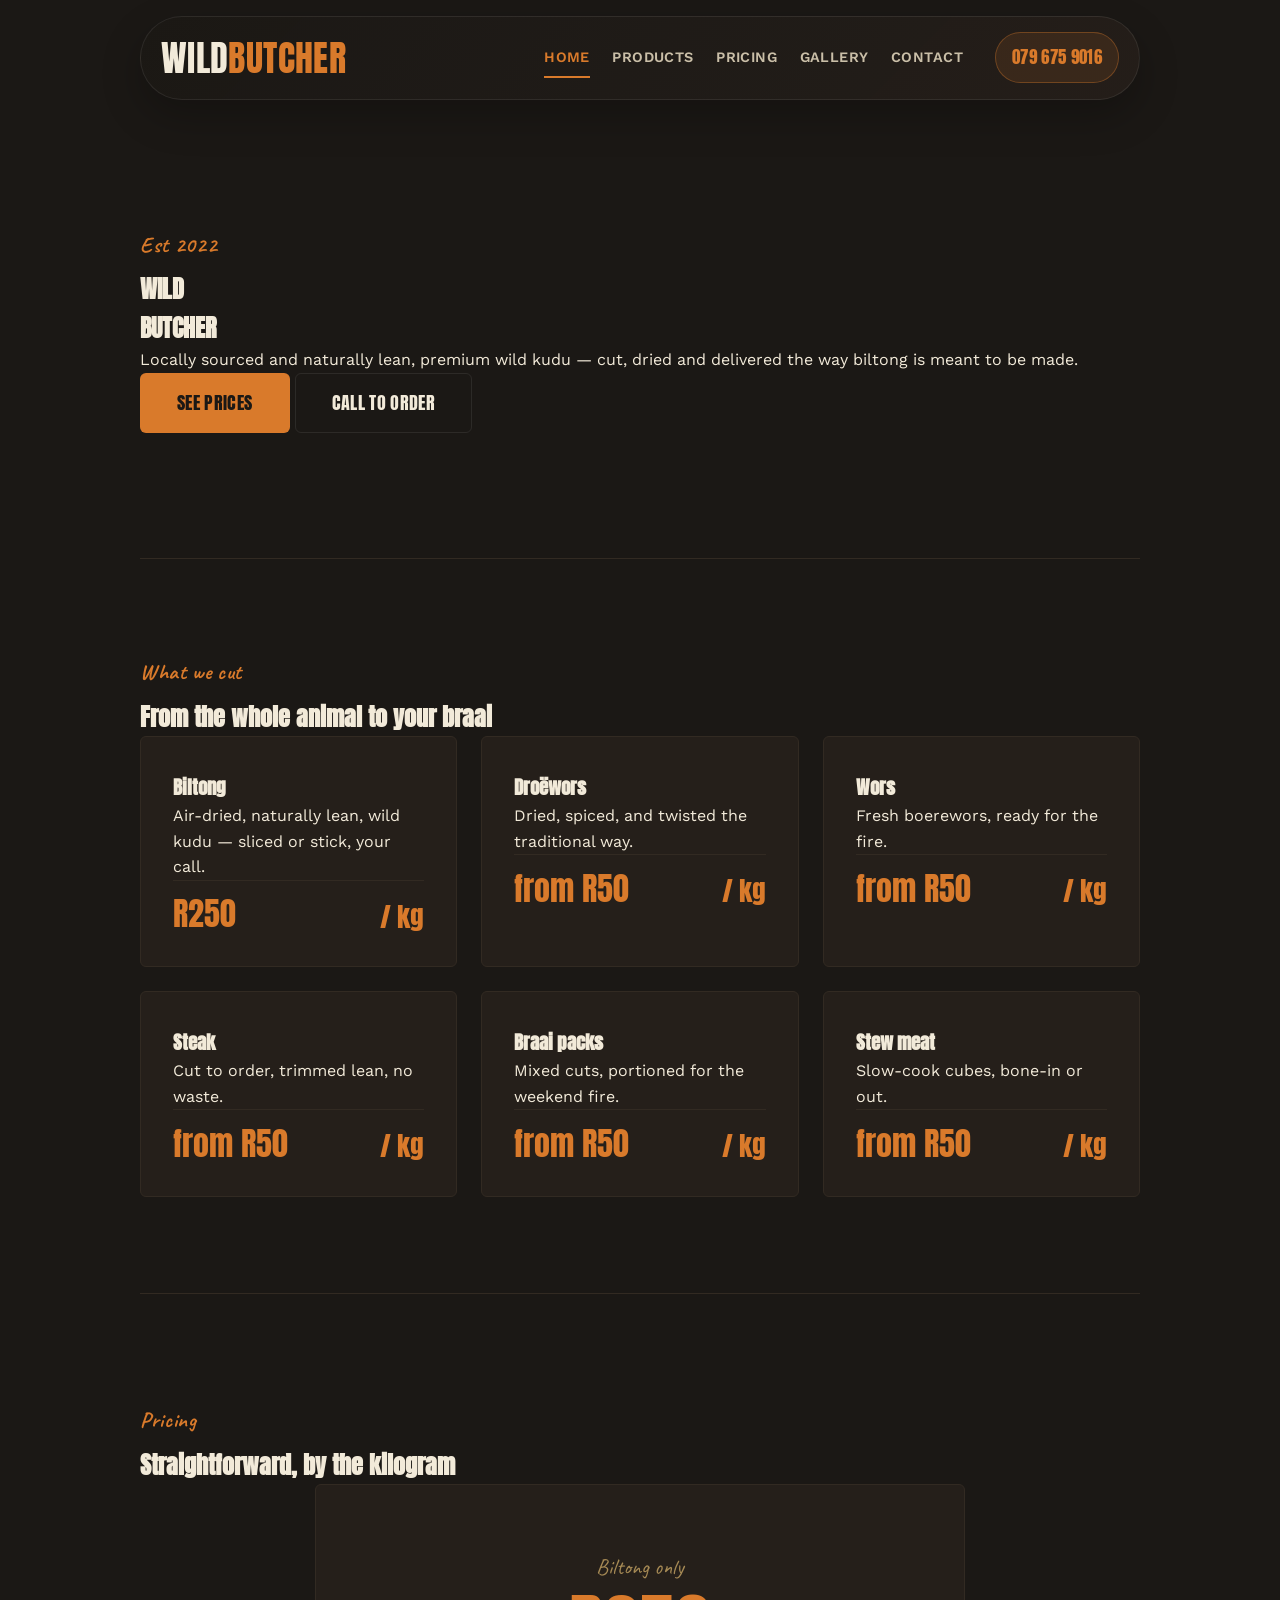
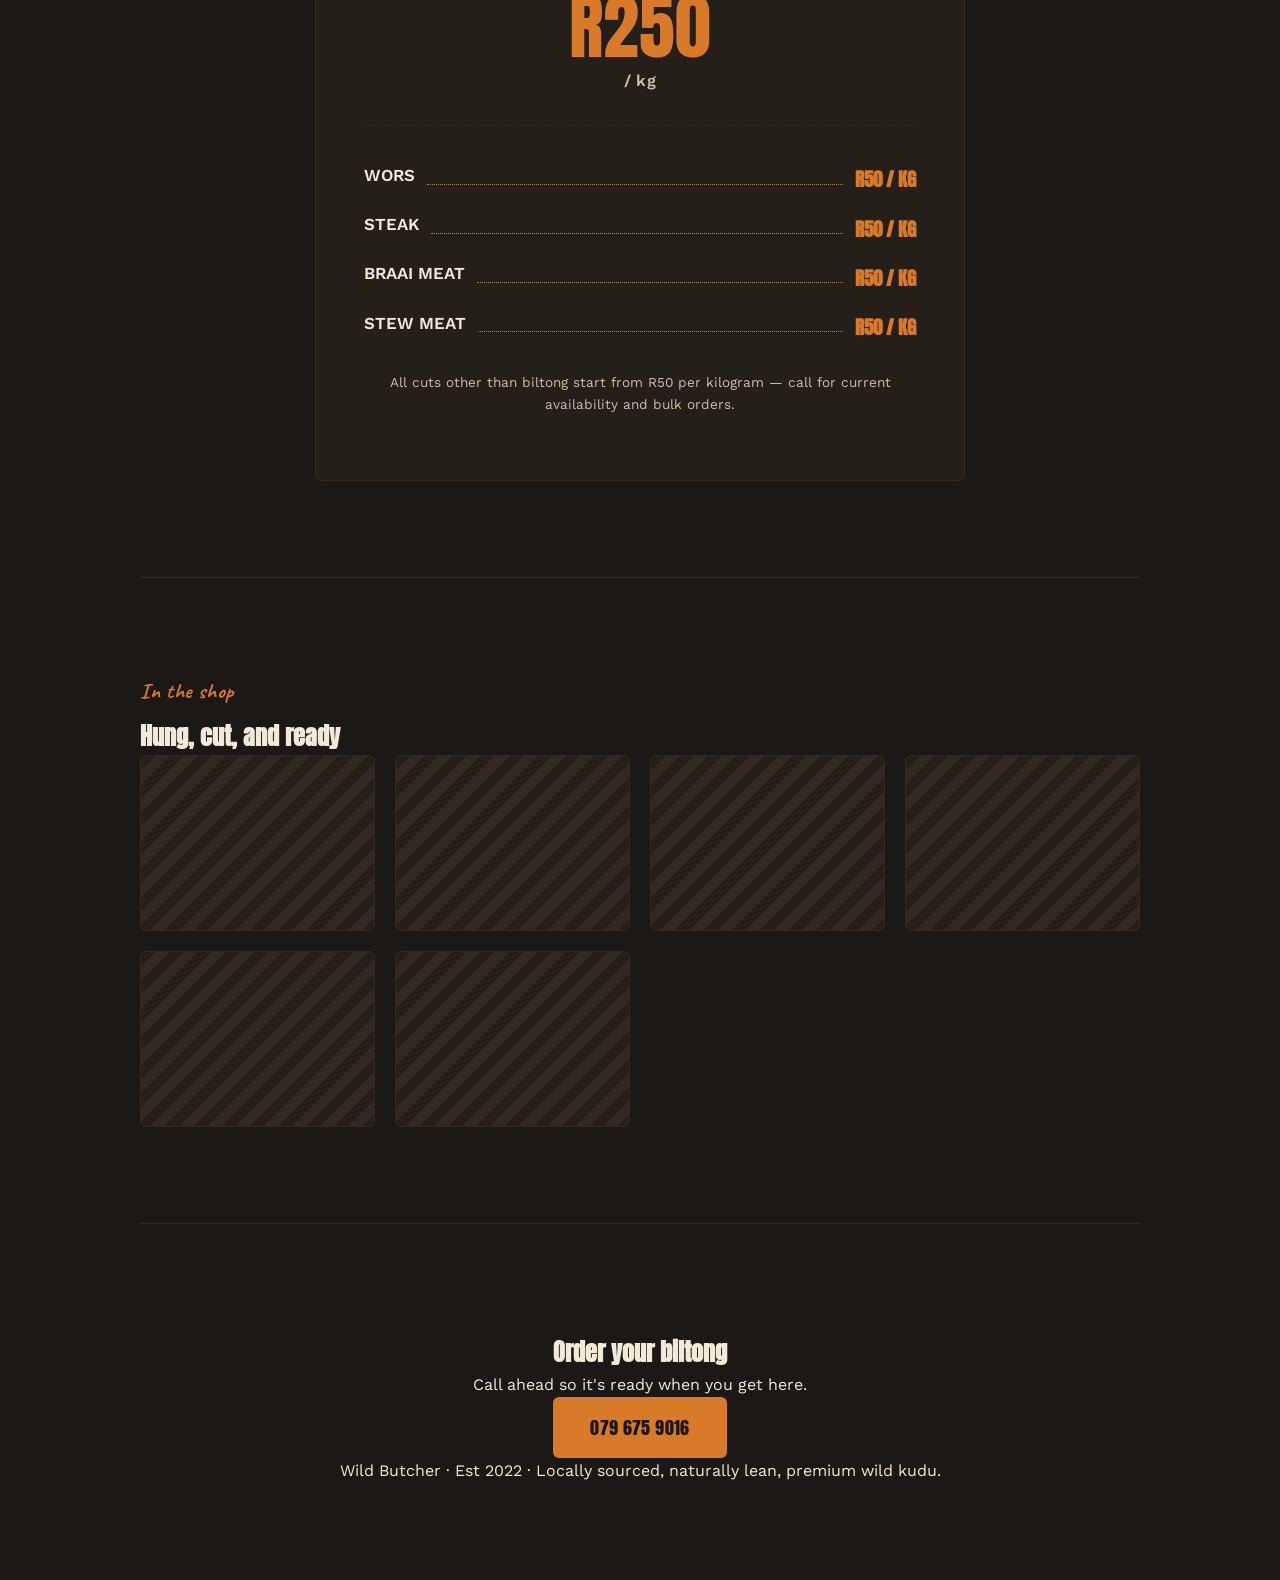
==== commit b3a1fdd3: "Update contact links to use WhatsApp for improved customer interaction" ====
--- a/index.html
+++ b/index.html
@@ -25,7 +25,7 @@
         <a href="#gallery">Gallery</a>
         <a href="contactPage.html">Contact</a>
       </nav>
-      <a href="tel:0796759016" class="nav-cta">079 675 9016</a>
+      <a href="https://wa.me/27796759016?text=Hello%20Wild%20Butcher%2C%20I%20would%20like%20to%20place%20an%20order" class="nav-cta">079 675 9016</a>
     </div>
   </header>
   <div class="nav-backdrop" aria-hidden="true"></div>
@@ -39,7 +39,7 @@
       <p class="hero-tag">Locally sourced and naturally lean, premium wild kudu — cut, dried and delivered the way biltong is meant to be made.</p>
       <div class="hero-actions">
         <a href="#pricing" class="btn btn-primary">See prices</a>
-        <a href="tel:0796759016" class="btn btn-ghost">Call to order</a>
+        <a href="https://wa.me/27796759016?text=Hello%20Wild%20Butcher%2C%20I%20would%20like%20to%20place%20an%20order" class="btn btn-ghost">Call to order</a>
       </div>
     </div>
     <div class="torn-edge torn-edge--bottom" aria-hidden="true"></div>
@@ -153,7 +153,7 @@
     <div class="footer-inner">
       <h2 class="footer-title">Order your biltong</h2>
       <p class="footer-sub">Call ahead so it's ready when you get here.</p>
-      <a href="tel:0796759016" class="btn btn-primary btn-large">079 675 9016</a>
+      <a href="https://wa.me/27796759016?text=Hello%20Wild%20Butcher%2C%20I%20would%20like%20to%20place%20an%20order" class="btn btn-primary btn-large">079 675 9016</a>
       <p class="footer-fine">Wild Butcher · Est 2022 · Locally sourced, naturally lean, premium wild kudu.</p>
     </div>
   </footer>
--- a/style.css
+++ b/style.css
@@ -268,12 +268,14 @@
   }
 
   .nav-backdrop {
-    display: block;
+    
     position: fixed;
+
     inset: 0;
     z-index: 100;
-    background: rgba(0, 0, 0, 0.58);
-    backdrop-filter: blur(4px);
+    background: rgba(0, 0, 0, 0.45);
+    -webkit-backdrop-filter: none;
+    backdrop-filter: none;
     opacity: 0;
     pointer-events: none;
     transition: opacity 0.2s ease;
@@ -768,7 +770,8 @@
   border: 1px solid rgba(255, 255, 255, 0.08);
   border-radius: 999px;
   background: linear-gradient(135deg, rgba(27, 24, 21, 0.96), rgba(37, 31, 26, 0.92));
-  backdrop-filter: blur(12px);
+  -webkit-backdrop-filter: none;
+  backdrop-filter: none;
   box-shadow: 0 16px 40px rgba(0, 0, 0, 0.24);
 
   &-inner {
@@ -930,8 +933,9 @@
       position: fixed;
       inset: 0;
       z-index: 100;
-      background: rgba(0, 0, 0, 0.58);
-      backdrop-filter: blur(4px);
+      background: rgba(0, 0, 0, 0.45);
+      -webkit-backdrop-filter: none;
+      backdrop-filter: none;
       opacity: 0;
       pointer-events: none;
       transition: opacity 0.2s ease;
@@ -942,4 +946,33 @@
       pointer-events: auto;
     }
   }
+}
+
+.btn.btn-ghost{
+
+  background-color: transparent;
+  border: 1px solid rgba(255, 255, 255, 0.08);
+  color: var(--bone);
+  transition: background-color 0.2s ease, color 0.2s ease, border-color 0.2s ease;
+
+
+}
+
+.btn.btn-ghost:hover {
+  background-color: rgba(217, 122, 43, 0.12);
+  border-color: var(--ember);
+  color: var(--ember);
+}
+
+.btn.btn-primary {
+  background-color: var(--ember);
+  color: var(--charcoal);
+  border: 1px solid rgba(217, 122, 43, 0.35);
+  transition: background-color 0.2s ease, color 0.2s ease, border-color 0.2s ease;
+}
+
+.btn.btn-primary:hover {
+  background-color: #e8934c;
+  color: var(--charcoal);
+  border-color: rgba(217, 122, 43, 0.35);
 }
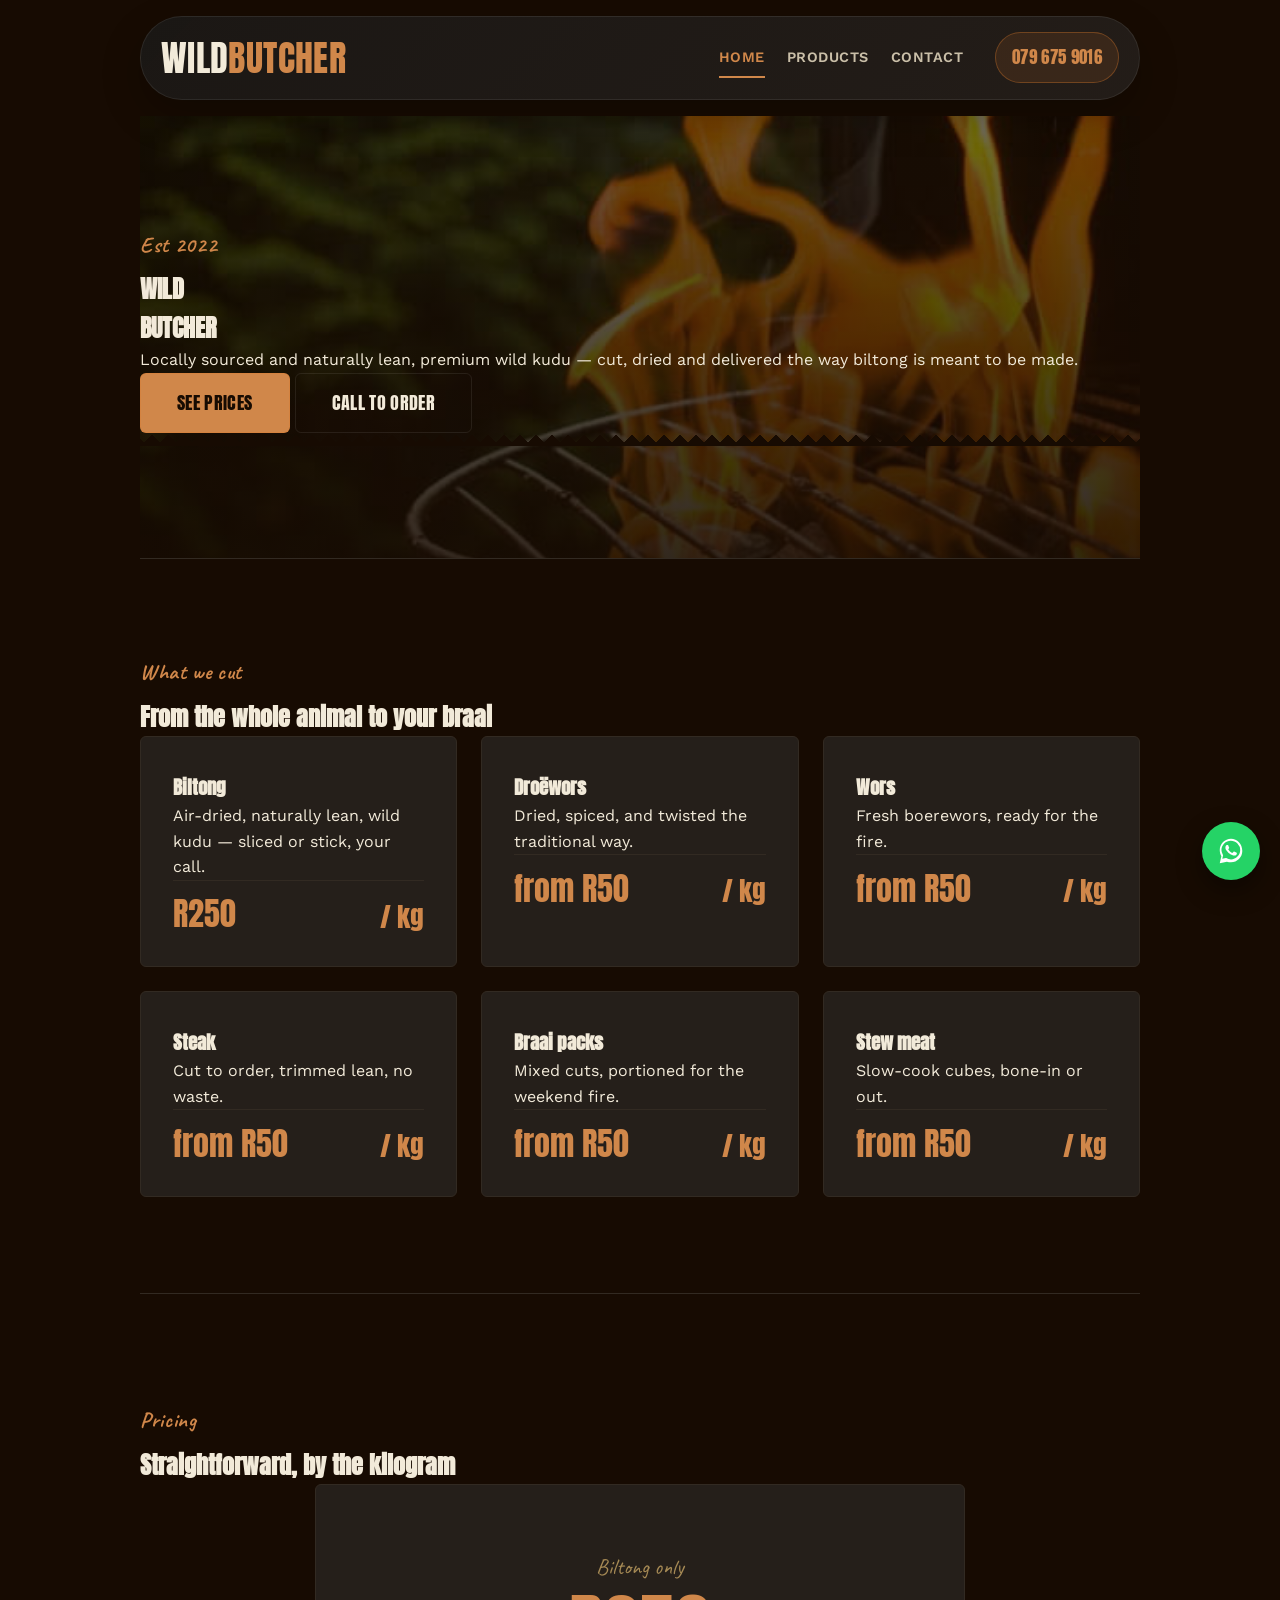
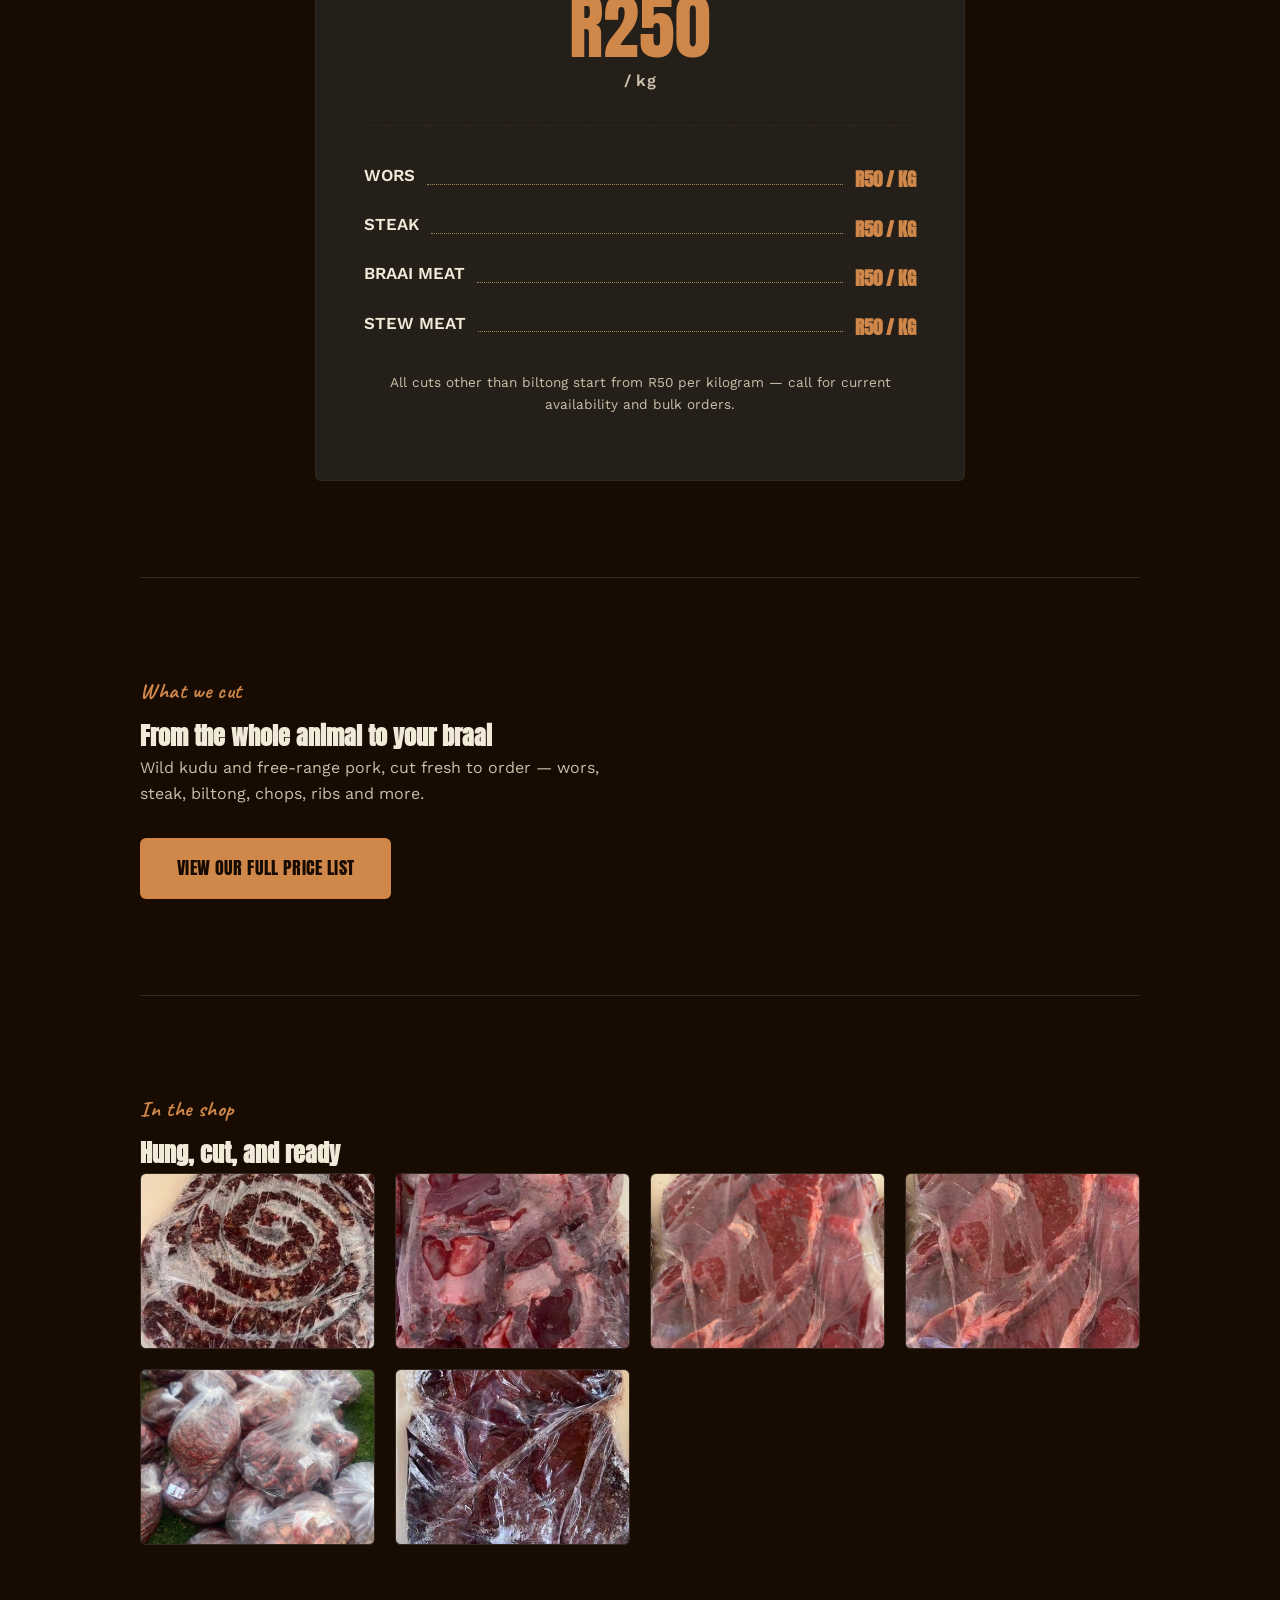
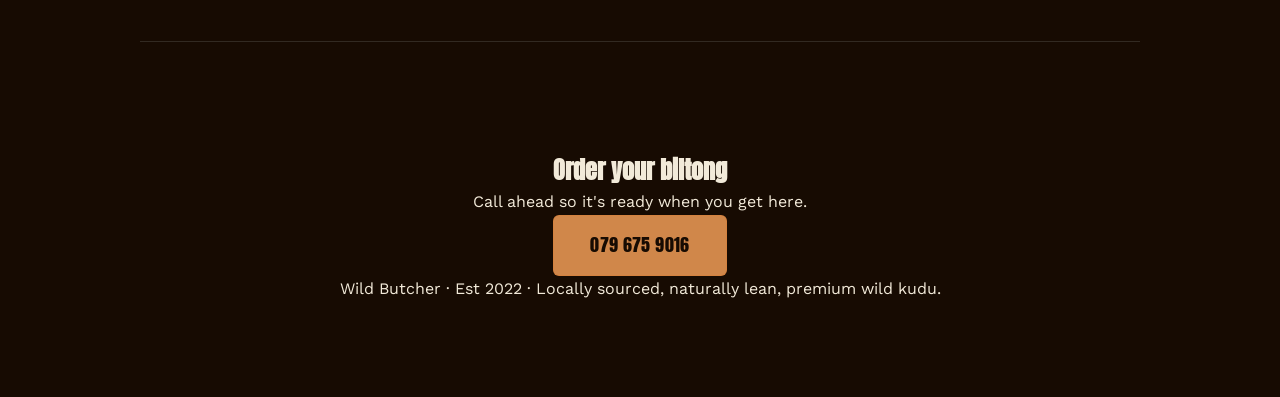
==== commit d114de9c: "new updates" ====
--- a/index.html
+++ b/index.html
@@ -20,12 +20,10 @@
       <nav class="nav-links" id="siteNav">
         <button class="nav-close" type="button" aria-label="Close navigation">&times;</button>
         <a href="index.html" class="nav-links--active">Home</a>
-        <a href="#products">Products</a>
-        <a href="#pricing">Pricing</a>
-        <a href="#gallery">Gallery</a>
+        <a href="products.html">Products</a>
         <a href="contactPage.html">Contact</a>
       </nav>
-      <a href="https://wa.me/27796759016?text=Hello%20Wild%20Butcher%2C%20I%20would%20like%20to%20place%20an%20order" class="nav-cta">079 675 9016</a>
+        <a href="https://wa.me/27796759016?text=Hello%20Wild%20Butcher%2C%20I%20would%20like%20to%20place%20an%20order" class="nav-cta">079 675 9016</a>
     </div>
   </header>
   <div class="nav-backdrop" aria-hidden="true"></div>
@@ -38,13 +36,13 @@
       <h1 class="hero-title">WILD<br>BUTCHER</h1>
       <p class="hero-tag">Locally sourced and naturally lean, premium wild kudu — cut, dried and delivered the way biltong is meant to be made.</p>
       <div class="hero-actions">
-        <a href="#pricing" class="btn btn-primary">See prices</a>
+        <a href="products.html" class="btn btn-primary">See prices</a>
         <a href="https://wa.me/27796759016?text=Hello%20Wild%20Butcher%2C%20I%20would%20like%20to%20place%20an%20order" class="btn btn-ghost">Call to order</a>
       </div>
     </div>
     <div class="torn-edge torn-edge--bottom" aria-hidden="true"></div>
   </section>
-
+  
   <!-- PRODUCTS -->
   <section id="products" class="section products">
     <div class="section-head">
@@ -129,22 +127,33 @@
       <p class="pricing-note">All cuts other than biltong start from R50 per kilogram — call for current availability and bulk orders.</p>
     </div>
   </section>
+  <!-- SEE OUR PRODUCTS CTA -->
+  <section class="section">
+    <div class="section-head">
+      <p class="eyebrow eyebrow--dark">What we cut</p>
+      <h2>From the whole animal to your braai</h2>
+    </div>
+    <p style="color: var(--bone-dim); max-width: 500px; margin-bottom: 2rem;">
+      Wild kudu and free-range pork, cut fresh to order — wors, steak, biltong, chops, ribs and more.
+    </p>
+    <a href="products.html" class="btn btn-primary">View our full price list</a>
+  </section>
 
-  <!-- GALLERY -->
-  <section id="gallery" class="section gallery">
-    <div class="section-head">
-      <p class="eyebrow eyebrow--dark">In the shop</p>
-      <h2>Hung, cut, and ready</h2>
-    </div>
-    <div class="gallery-grid">
-      <div class="gallery-tile g1"></div>
-      <div class="gallery-tile g2"></div>
-      <div class="gallery-tile g3"></div>
-      <div class="gallery-tile g4"></div>
-      <div class="gallery-tile g5"></div>
-      <div class="gallery-tile g6"></div>
-    </div>
-  </section>
+ <!-- GALLERY -->
+<section id="gallery" class="section gallery">
+  <div class="section-head">
+    <p class="eyebrow eyebrow--dark">In the shop</p>
+    <h2>Hung, cut, and ready</h2>
+  </div>
+  <div class="gallery-grid">
+    <div class="gallery-tile" style="background-image: url('image1.jpeg');"></div>
+    <div class="gallery-tile" style="background-image: url('image2.jpeg');"></div>
+    <div class="gallery-tile" style="background-image: url('image3.jpeg');"></div>
+    <div class="gallery-tile" style="background-image: url('image4.jpeg');"></div>
+    <div class="gallery-tile" style="background-image: url('image5.jpeg');"></div>
+    <div class="gallery-tile" style="background-image: url('image6.jpeg');"></div>
+  </div>
+</section>
 
   <div class="torn-edge torn-edge--bottom torn-edge--dark" aria-hidden="true"></div>
 
@@ -158,7 +167,20 @@
     </div>
   </footer>
 
+<!--Whatsapp button-->
+  <a
+    href="https://wa.me/27796759016?text=Hello%20Wild%20Butcher%2C%20I%20would%20like%20to%20place%20an%20order"
+    class="whatsapp-float"
+    target="_blank"
+    rel="noopener"
+    aria-label="Chat with us on WhatsApp">
+    <svg viewBox="0 0 32 32" xmlns="http://www.w3.org/2000/svg" aria-hidden="true">
+      <path d="M16.02 3C9.4 3 4 8.4 4 15.02c0 2.35.62 4.55 1.7 6.46L4 29l7.68-1.66a12.9 12.9 0 0 0 4.34.75h.01c6.62 0 12.02-5.4 12.02-12.02C28.05 8.4 22.65 3 16.02 3zm0 21.98h-.01a10 10 0 0 1-5.1-1.4l-.37-.22-3.8.82.83-3.72-.24-.38a9.9 9.9 0 0 1-1.53-5.06c0-5.5 4.48-9.98 10-9.98 2.67 0 5.18 1.04 7.07 2.93a9.9 9.9 0 0 1 2.93 7.07c0 5.5-4.48 9.94-9.78 9.94zm5.46-7.44c-.3-.15-1.77-.87-2.04-.97-.27-.1-.47-.15-.67.15-.2.3-.77.97-.94 1.17-.17.2-.35.22-.65.07-.3-.15-1.25-.46-2.38-1.47-.88-.78-1.47-1.75-1.65-2.05-.17-.3-.02-.46.13-.6.14-.14.3-.35.45-.52.15-.17.2-.3.3-.5.1-.2.05-.37-.02-.52-.07-.15-.67-1.6-.9-2.2-.24-.58-.48-.5-.67-.5-.17 0-.37-.03-.57-.03-.2 0-.52.07-.8.37-.27.3-1.05 1.02-1.05 2.5s1.08 2.9 1.23 3.1c.15.2 2.13 3.25 5.16 4.55.72.3 1.28.5 1.72.64.72.23 1.38.2 1.9.12.58-.09 1.77-.72 2.02-1.42.25-.7.25-1.3.17-1.42-.07-.13-.27-.2-.57-.35z"/>
+    </svg>
+  </a>
+
   <script src="navDrawer.js"></script>
+  <script src="script.js"></script>
 
 </body>
 </html>
--- a/style.css
+++ b/style.css
@@ -7,12 +7,12 @@
 
 /* ---------- Design Tokens ---------- */
 :root {
-  --charcoal: #1b1815;        /* page background — warm near-black, not pure black */
+  --charcoal: #170b02;        /* page background — warm near-black, not pure black */
   --charcoal-2: #251f1a;      /* card / panel background, one step lighter */
   --charcoal-3: #322a22;      /* borders and hairlines on dark surfaces */
   --bone: #f2ead9;            /* primary text on dark backgrounds */
   --bone-dim: #cabfa8;        /* secondary / muted text on dark backgrounds */
-  --ember: #d97a2b;           /* primary accent — the glow of the fire */
+  --ember: #d0874a;           /* primary accent — the glow of the fire */
   --ember-deep: #8a4413;      /* darker ember for hovers and depth */
   --brass: #a68a55;           /* secondary accent — dividers, small labels */
 
@@ -292,6 +292,10 @@
   padding: clamp(4rem, 10vw, 7rem) 0;
   border-bottom: 1px solid var(--charcoal-3);
   position: relative;
+  background-image: linear-gradient(180deg, rgba(23, 11, 2, 0.6), rgba(23, 11, 2, 0.88)), url('hero.jpg');
+  background-size: cover;
+  background-position: center;
+  background-repeat: no-repeat;
 
   &-title {
     font-family: var(--font-display);
@@ -975,4 +979,420 @@
   background-color: #e8934c;
   color: var(--charcoal);
   border-color: rgba(217, 122, 43, 0.35);
-}+}
+/* ==========================================================================
+   PRODUCTS PAGE
+   ========================================================================== */
+
+/* ---------- Category Sections ---------- */
+.category-section {
+  padding: clamp(3rem, 7vw, 5rem) 0;
+  border-bottom: 1px solid var(--charcoal-3);
+}
+
+.category-head {
+  display: flex;
+  align-items: baseline;
+  justify-content: space-between;
+  gap: 1rem;
+  margin-bottom: 2.25rem;
+  flex-wrap: wrap;
+
+  h2 {
+    font-family: var(--font-display);
+    font-size: clamp(2rem, 5vw, 2.75rem);
+    text-transform: uppercase;
+    color: var(--bone);
+    line-height: 1;
+  }
+
+  p {
+    color: var(--bone-dim);
+    font-size: 0.95rem;
+    max-width: 320px;
+  }
+}
+
+/* ---------- Product Tile Grid ---------- */
+.tile-grid {
+  display: grid;
+  grid-template-columns: repeat(auto-fill, minmax(210px, 1fr));
+  gap: 1.25rem;
+}
+
+.product-tile {
+  position: relative;
+  border: 1px solid var(--charcoal-3);
+  border-radius: var(--radius);
+  overflow: hidden;
+  background-color: var(--charcoal-2);
+  cursor: pointer;
+  padding: 0;
+  text-align: left;
+  font: inherit;
+  color: inherit;
+  transition: border-color 0.2s ease, transform 0.15s ease;
+}
+
+.product-tile:hover,
+.product-tile:focus-visible {
+  border-color: var(--ember);
+  transform: translateY(-3px);
+}
+
+.product-tile:focus-visible {
+  outline: var(--focus-ring);
+  outline-offset: 3px;
+}
+
+.tile-media {
+  aspect-ratio: 4 / 3;
+  width: 100%;
+  position: relative;
+}
+
+.tile-media::after {
+  content: '';
+  position: absolute;
+  inset: 0;
+  background: linear-gradient(180deg, rgba(23, 11, 2, 0) 45%, rgba(23, 11, 2, 0.85) 100%);
+}
+
+.tile-info {
+  position: absolute;
+  left: 0;
+  right: 0;
+  bottom: 0;
+  z-index: 1;
+  padding: 0.9rem 1rem 1rem;
+}
+
+.tile-name {
+  font-family: var(--font-display);
+  font-size: 1.15rem;
+  text-transform: uppercase;
+  color: var(--bone);
+  line-height: 1.1;
+}
+
+.tile-hint {
+  display: block;
+  font-size: 0.7rem;
+  color: var(--bone-dim);
+  text-transform: uppercase;
+  letter-spacing: 0.05em;
+  margin-top: 0.2rem;
+}
+
+/* Swatch gradients (stand-ins until photography is ready) */
+.swatch-biltong    { background: linear-gradient(135deg, #6b3419, #a6672f); }
+.swatch-droewors   { background: linear-gradient(135deg, #5a2e17, #8a4413); }
+.swatch-wors       { background: linear-gradient(135deg, #7a3d1e, #c07a3a); }
+.swatch-stewmince  { background: linear-gradient(135deg, #4f2a17, #86532b); }
+.swatch-tbone      { background: linear-gradient(135deg, #7d3f22, #b8703c); }
+.swatch-chuck      { background: linear-gradient(135deg, #5c3018, #93582c); }
+.swatch-bones      { background: linear-gradient(135deg, #46281a, #74452a); }
+.swatch-steak      { background: linear-gradient(135deg, #6e3720, #a86636); }
+.swatch-porkribs   { background: linear-gradient(135deg, #7a4a3a, #c98a5e); }
+.swatch-porkstew   { background: linear-gradient(135deg, #6a4433, #a4735a); }
+.swatch-porkchops  { background: linear-gradient(135deg, #85543f, #d19a6d); }
+.swatch-porktender { background: linear-gradient(135deg, #99715a, #e0b48a); }
+.swatch-trotter    { background: linear-gradient(135deg, #573a2c, #8a6045); }
+.swatch-porksteak  { background: linear-gradient(135deg, #7d5340, #cc9269); }
+
+/* ---------- Detail Panel ---------- */
+.detail-backdrop {
+  position: fixed;
+  inset: 0;
+  z-index: 200;
+  background: rgba(0, 0, 0, 0.55);
+  opacity: 0;
+  pointer-events: none;
+  transition: opacity 0.2s ease;
+}
+
+.detail-backdrop.is-open {
+  opacity: 1;
+  pointer-events: auto;
+}
+
+.detail-panel {
+  position: fixed;
+  top: 0;
+  right: 0;
+  bottom: 0;
+  z-index: 201;
+  width: min(420px, 100%);
+  background: linear-gradient(180deg, rgba(27, 24, 21, 0.99), rgba(37, 31, 26, 0.99));
+  border-left: 1px solid var(--charcoal-3);
+  box-shadow: -12px 0 36px rgba(0, 0, 0, 0.35);
+  padding: 1.5rem;
+  transform: translateX(100%);
+  transition: transform 0.28s ease;
+  overflow-y: auto;
+}
+
+.detail-panel.is-open {
+  transform: translateX(0);
+}
+
+.detail-close {
+  display: inline-flex;
+  align-items: center;
+  justify-content: center;
+  width: 40px;
+  height: 40px;
+  border-radius: 50%;
+  border: 1px solid var(--charcoal-3);
+  background: rgba(255, 255, 255, 0.06);
+  color: var(--bone-dim);
+  font-size: 1.4rem;
+  line-height: 1;
+  cursor: pointer;
+  margin-bottom: 1.25rem;
+}
+
+.detail-close:hover { color: var(--ember); border-color: var(--ember); }
+
+.detail-media {
+  width: 100%;
+  aspect-ratio: 16 / 10;
+  border-radius: var(--radius);
+  margin-bottom: 1.5rem;
+}
+
+.detail-category {
+  font-family: var(--font-script);
+  font-size: 1.2rem;
+  color: var(--brass);
+  margin-bottom: 0.35rem;
+}
+
+.detail-name {
+  font-family: var(--font-display);
+  font-size: 1.9rem;
+  text-transform: uppercase;
+  color: var(--bone);
+  line-height: 1.05;
+  margin-bottom: 0.9rem;
+}
+
+.detail-desc {
+  color: var(--bone-dim);
+  font-size: 0.98rem;
+  margin-bottom: 1.75rem;
+}
+
+.detail-price {
+  font-family: var(--font-display);
+  font-size: 2.25rem;
+  color: var(--ember);
+  border-top: 1px solid var(--charcoal-3);
+  padding-top: 1.1rem;
+  display: flex;
+  justify-content: space-between;
+  align-items: flex-end;
+  line-height: 1;
+  margin-bottom: 1.75rem;
+
+  small {
+    font-family: var(--font-body);
+    font-size: 0.75rem;
+    font-weight: 600;
+    color: var(--bone-dim);
+    text-transform: uppercase;
+    letter-spacing: 0.05em;
+  }
+}
+
+@media (max-width: 640px) {
+  .detail-panel {
+    top: auto;
+    left: 0;
+    right: 0;
+    bottom: 0;
+    width: auto;
+    max-height: 85vh;
+    border-left: 0;
+    border-top: 1px solid var(--charcoal-3);
+    border-radius: 1.2rem 1.2rem 0 0;
+    box-shadow: 0 -12px 36px rgba(0, 0, 0, 0.35);
+    transform: translateY(100%);
+  }
+
+  .detail-panel.is-open {
+    transform: translateY(0);
+  }
+}
+
+/* ---------- Floating WhatsApp Button ---------- */
+.whatsapp-float {
+  position: fixed;
+  right: 1.25rem;
+  bottom: 1.25rem;
+  z-index: 150;
+  display: inline-flex;
+  align-items: center;
+  justify-content: center;
+  width: 58px;
+  height: 58px;
+  border-radius: 50%;
+  background-color: #25d366;
+  box-shadow: 0 10px 26px rgba(0, 0, 0, 0.4);
+  transition: transform 0.15s ease, box-shadow 0.15s ease;
+}
+
+.whatsapp-float:hover {
+  transform: scale(1.06);
+  box-shadow: 0 14px 32px rgba(0, 0, 0, 0.45);
+}
+
+.whatsapp-float svg {
+  width: 30px;
+  height: 30px;
+  fill: #fff;
+}
+
+@media (max-width: 640px) {
+  .whatsapp-float {
+    right: 1rem;
+    bottom: 1rem;
+    width: 52px;
+    height: 52px;
+  }
+
+  .whatsapp-float svg {
+    width: 26px;
+    height: 26px;
+  }
+}
+/* ---------- Product tile images ---------- */
+.product-tile {
+  position: relative;
+  overflow: hidden;
+}
+
+.product-tile img {
+  display: block;
+  width: 100%;
+  height: 100%;
+  aspect-ratio: 4 / 3;
+  object-fit: cover;
+  transition: transform 0.3s ease;
+}
+
+.product-tile:hover img {
+  transform: scale(1.02);
+}
+
+/* Overlay gradient on the image (for readability) */
+.product-tile .tile-info {
+  position: absolute;
+  left: 0;
+  right: 0;
+  bottom: 0;
+  padding: 0.9rem 1rem 1rem;
+  background: linear-gradient(0deg, rgba(23,11,2,0.85) 0%, transparent 100%);
+  pointer-events: none;
+  z-index: 2;
+}
+
+/* ---------- Detail panel image ---------- */
+.detail-media {
+  width: 100%;
+  aspect-ratio: 16 / 10;
+  border-radius: var(--radius);
+  overflow: hidden;
+  margin-bottom: 1.5rem;
+  background: var(--charcoal-2);
+}
+
+.detail-media img {
+  display: block;
+  width: 100%;
+  height: 100%;
+  object-fit: cover;
+}
+
+/* ---------- Gallery tiles (index.html) ---------- */
+.gallery-tile {
+  background-size: cover;
+  background-position: center;
+  background-repeat: no-repeat;
+}
+
+/* assign images 1–4 to g1–g4, repeat for g5–g6 */
+.g1 { background-image: url('image1.jpeg'); }
+.g2 { background-image: url('image2.jpeg'); }
+.g3 { background-image: url('image3.jpeg'); }
+.g4 { background-image: url('image4.jpeg'); }
+.g5 { background-image: url('image1.jpeg'); }
+.g6 { background-image: url('image2.jpeg'); }
+/* Product tile images */
+.product-tile {
+  position: relative;
+  overflow: hidden;
+}
+
+.product-tile img {
+  display: block;
+  width: 100%;
+  height: 100%;
+  aspect-ratio: 4 / 3;
+  object-fit: cover;
+  transition: transform 0.3s ease;
+}
+
+.product-tile:hover img {
+  transform: scale(1.02);
+}
+
+/* Overlay for tile text */
+.product-tile .tile-info {
+  position: absolute;
+  left: 0;
+  right: 0;
+  bottom: 0;
+  padding: 0.9rem 1rem 1rem;
+  background: linear-gradient(0deg, rgba(23,11,2,0.85) 0%, transparent 100%);
+  pointer-events: none;
+  z-index: 2;
+}
+
+/* Detail panel image */
+.detail-media {
+  width: 100%;
+  aspect-ratio: 16 / 10;
+  border-radius: var(--radius);
+  overflow: hidden;
+  margin-bottom: 1.5rem;
+  background: var(--charcoal-2);
+}
+
+.detail-media img {
+  display: block;
+  width: 100%;
+  height: 100%;
+  object-fit: cover;
+}
+/* ---------- Gallery ---------- */
+.gallery-grid {
+  display: grid;
+  grid-template-columns: repeat(auto-fit, minmax(220px, 1fr));
+  gap: 1.25rem;
+}
+
+.gallery-tile {
+  aspect-ratio: 4 / 3;
+  border: 1px solid var(--charcoal-3);
+  border-radius: var(--radius);
+  background-size: cover;
+  background-position: center;
+  background-repeat: no-repeat;
+} 
+.g1 { background-image: url('image1.jpeg'); }
+.g2 { background-image: url('image2.jpeg'); }
+.g3 { background-image: url('image3.jpeg'); }
+.g4 { background-image: url('image4.jpeg'); }
+.g5 { background-image: url('image5.jpeg'); }
+.g6 { background-image: url('image6.jpeg'); }
